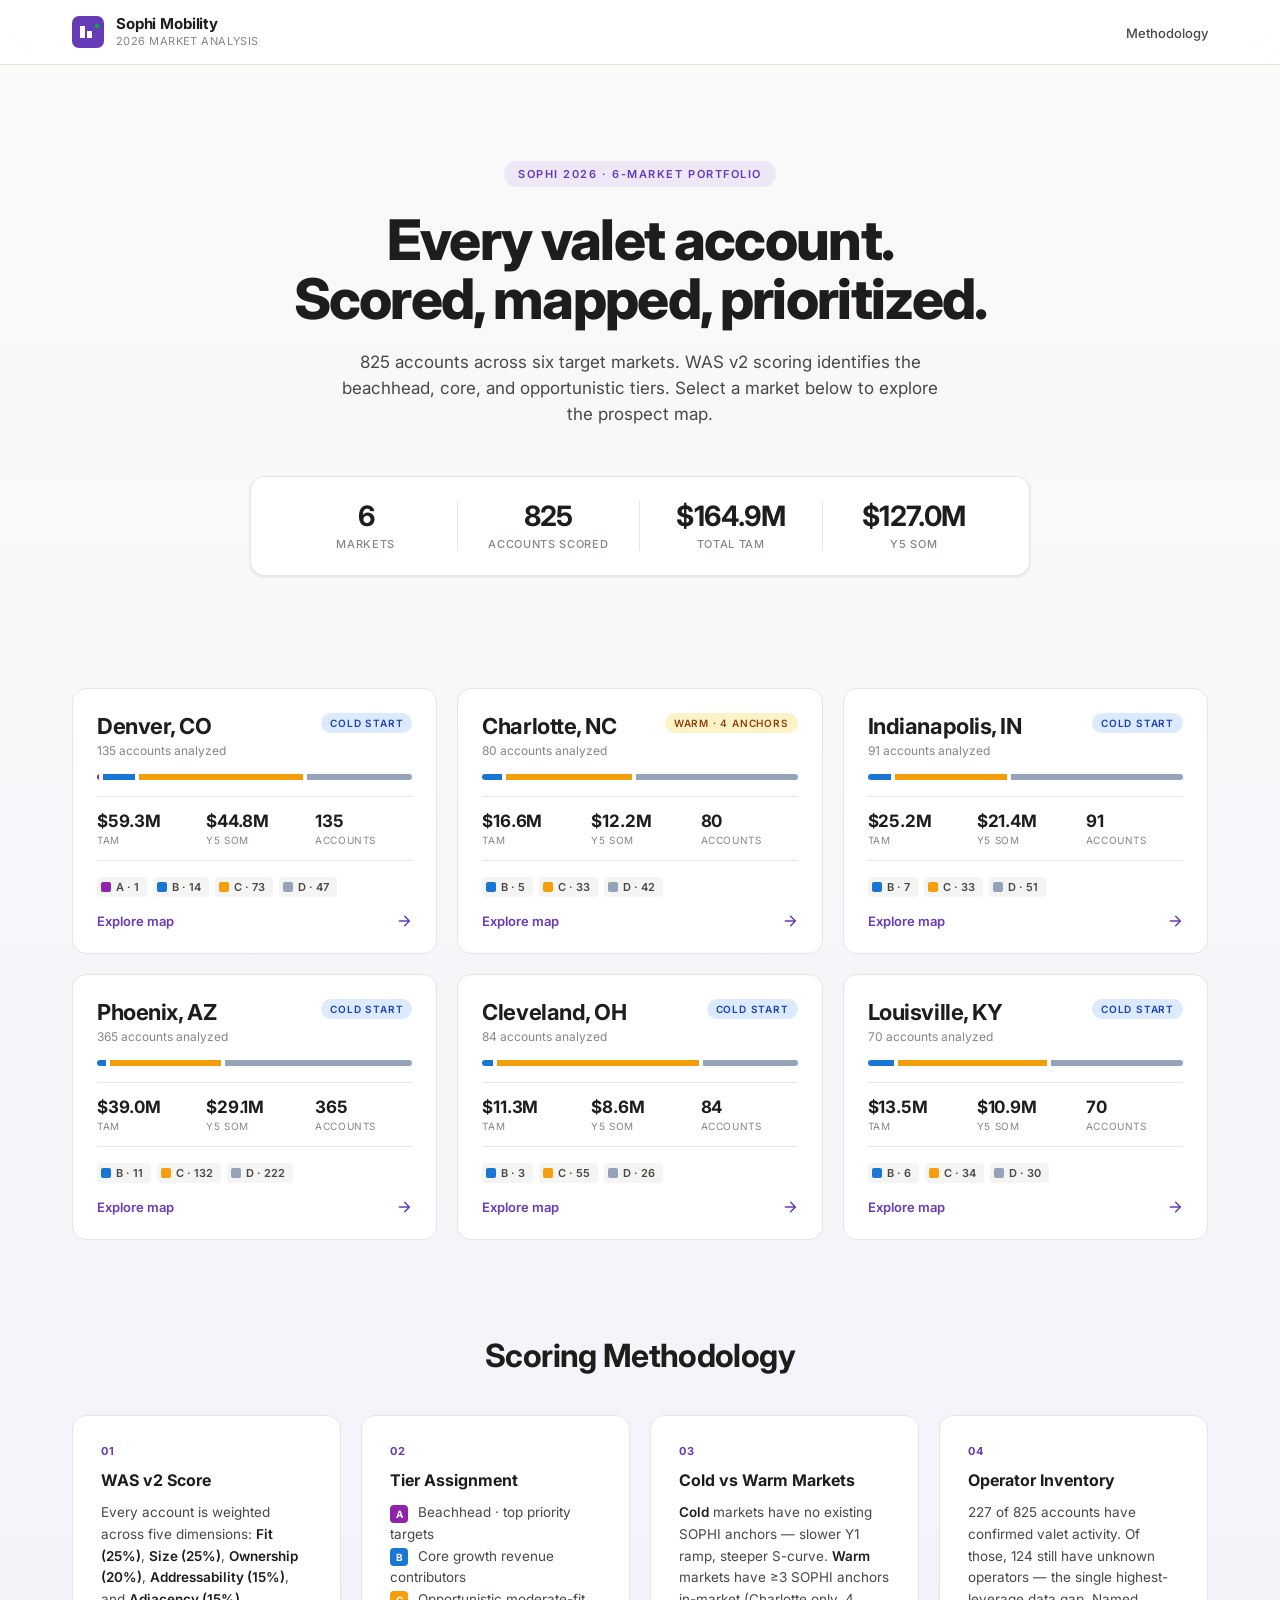
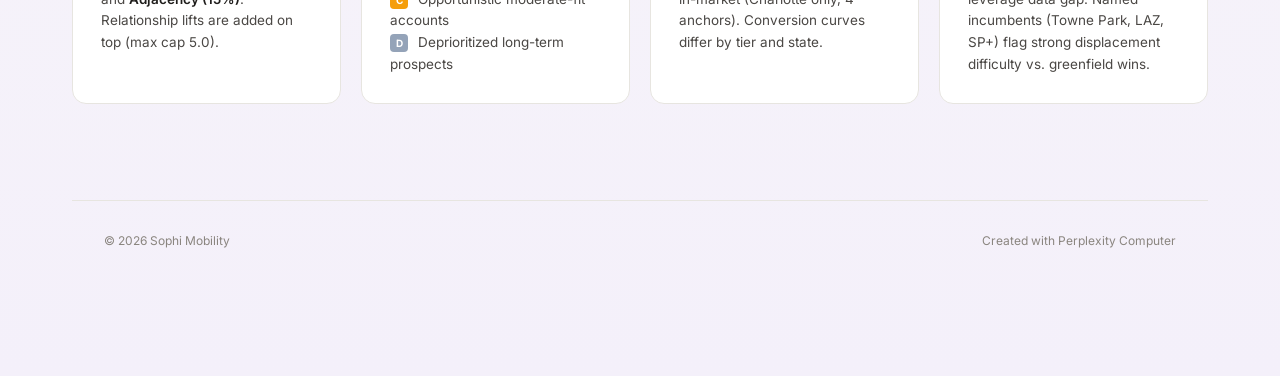
==== index.html @ 19812d21 "Initial commit: 6-market interactive analysis app - Landing page with 6 market tiles (Denver, Charlo" ====
<!DOCTYPE html>
<html lang="en">
<head>
<!--
   ______                            __
  / ____/___  ____ ___  ____  __  __/ /____  _____
 / /   / __ \/ __ `__ \/ __ \/ / / / __/ _ \/ ___/
/ /___/ /_/ / / / / / / /_/ / /_/ / /_/  __/ /
\____/\____/_/ /_/ /_/ .___/\__,_/\__/\___/_/
                    /_/
        Created with Perplexity Computer
        https://www.perplexity.ai/computer
-->
<meta name="generator" content="Perplexity Computer">
<meta name="author" content="Perplexity Computer">

<meta charset="UTF-8">
<meta name="viewport" content="width=device-width, initial-scale=1.0">
<title>Sophi Mobility — 6-Market Analysis</title>
<link rel="preconnect" href="https://fonts.googleapis.com">
<link rel="preconnect" href="https://fonts.gstatic.com" crossorigin>
<link href="https://fonts.googleapis.com/css2?family=Inter:wght@400;500;600;700;800&display=swap" rel="stylesheet">
<link rel="stylesheet" href="./style.css">
</head>
<body class="landing">

<header class="landing-header">
  <div class="landing-header-inner">
    <div class="logo-lockup">
      <svg width="32" height="32" viewBox="0 0 32 32" fill="none" xmlns="http://www.w3.org/2000/svg" aria-label="Sophi">
        <rect width="32" height="32" rx="7" fill="#673AB7"/>
        <path d="M8 10h5v12H8V10zm7 5h5v7h-5v-7z" fill="white"/>
        <circle cx="25" cy="10" r="2.5" fill="#0F9D58"/>
      </svg>
      <div>
        <div class="logo-title">Sophi Mobility</div>
        <div class="logo-sub">2026 Market Analysis</div>
      </div>
    </div>
    <div class="landing-header-right">
      <a href="#methodology" class="text-link">Methodology</a>
    </div>
  </div>
</header>

<main class="landing-main">

  <section class="hero">
    <div class="hero-eyebrow">SOPHI 2026 · 6-MARKET PORTFOLIO</div>
    <h1 class="hero-title">Every valet account.<br>Scored, mapped, prioritized.</h1>
    <p class="hero-lede">
      825 accounts across six target markets. WAS v2 scoring identifies the beachhead,
      core, and opportunistic tiers. Select a market below to explore the prospect map.
    </p>

    <div class="hero-stats" id="hero-stats">
      <!-- populated by JS -->
    </div>
  </section>

  <section class="market-grid" id="market-grid">
    <!-- populated by JS -->
  </section>

  <section id="methodology" class="methodology">
    <h2 class="section-title">Scoring Methodology</h2>
    <div class="method-grid">
      <div class="method-card">
        <div class="method-num">01</div>
        <h3>WAS v2 Score</h3>
        <p>
          Every account is weighted across five dimensions:
          <strong>Fit (25%)</strong>, <strong>Size (25%)</strong>,
          <strong>Ownership (20%)</strong>, <strong>Addressability (15%)</strong>,
          and <strong>Adjacency (15%)</strong>. Relationship lifts are added on top (max cap 5.0).
        </p>
      </div>
      <div class="method-card">
        <div class="method-num">02</div>
        <h3>Tier Assignment</h3>
        <p>
          <span class="tier-inline a">A</span> Beachhead · top priority targets<br>
          <span class="tier-inline b">B</span> Core growth revenue contributors<br>
          <span class="tier-inline c">C</span> Opportunistic moderate-fit accounts<br>
          <span class="tier-inline d">D</span> Deprioritized long-term prospects
        </p>
      </div>
      <div class="method-card">
        <div class="method-num">03</div>
        <h3>Cold vs Warm Markets</h3>
        <p>
          <strong>Cold</strong> markets have no existing SOPHI anchors — slower Y1 ramp, steeper S-curve.
          <strong>Warm</strong> markets have ≥3 SOPHI anchors in-market (Charlotte only, 4 anchors).
          Conversion curves differ by tier and state.
        </p>
      </div>
      <div class="method-card">
        <div class="method-num">04</div>
        <h3>Operator Inventory</h3>
        <p>
          227 of 825 accounts have confirmed valet activity. Of those, 124 still have
          unknown operators — the single highest-leverage data gap. Named incumbents
          (Towne Park, LAZ, SP+) flag strong displacement difficulty vs. greenfield wins.
        </p>
      </div>
    </div>
  </section>

  <footer class="landing-footer">
    <div>© 2026 Sophi Mobility</div>
    <a href="https://www.perplexity.ai/computer" target="_blank" rel="noopener noreferrer" class="footer-attribution">Created with Perplexity Computer</a>
  </footer>

</main>

<script src="./data.js"></script>
<script src="./landing.js"></script>

</body>
</html>
---- style.css ----
/* =========================================================================
   Sophi Mobility — 6-Market Analysis
   Serves both landing (body.landing) and market view (body.market-view)
   ========================================================================= */

:root {
  /* Sophi palette */
  --sophi-purple: #673AB7;
  --sophi-purple-dark: #512DA8;
  --sophi-purple-soft: #EDE7F6;
  --sophi-green: #0F9D58;
  --sophi-amber: #F59E0B;
  --sophi-red: #EF4444;

  /* Neutrals */
  --bg: #FAFAF9;
  --bg-2: #F4F4F2;
  --surface: #FFFFFF;
  --surface-2: #F9F9F7;
  --border: #E7E5E0;
  --border-strong: #D6D3CC;
  --text: #1F1D1B;
  --text-2: #4A4744;
  --text-3: #8A857F;
  --text-4: #B0ABA4;

  /* Tier colors */
  --tier-a: #8E24AA;
  --tier-b: #1976D2;
  --tier-c: #F59E0B;
  --tier-d: #94A3B8;

  /* Posture colors */
  --posture-sophi: #673AB7;
  --posture-strong: #DC2626;
  --posture-weak: #F59E0B;
  --posture-inhouse: #06B6D4;
  --posture-unknown: #94A3B8;
  --posture-greenfield: #0F9D58;

  /* Geocode confidence */
  --conf-verified: #0F9D58;
  --conf-approx: #F59E0B;
  --conf-fallback: #94A3B8;

  --radius-sm: 6px;
  --radius: 10px;
  --radius-lg: 14px;
  --radius-xl: 20px;

  --shadow-sm: 0 1px 2px rgba(20, 15, 30, 0.04), 0 1px 3px rgba(20, 15, 30, 0.06);
  --shadow-md: 0 2px 6px rgba(20, 15, 30, 0.06), 0 8px 24px rgba(20, 15, 30, 0.08);
  --shadow-lg: 0 8px 20px rgba(20, 15, 30, 0.08), 0 24px 48px rgba(20, 15, 30, 0.12);

  --header-h: 64px;
  --sidebar-w: 320px;
}

* { box-sizing: border-box; }

html, body {
  margin: 0;
  padding: 0;
  font-family: 'Inter', system-ui, -apple-system, sans-serif;
  color: var(--text);
  background: var(--bg);
  -webkit-font-smoothing: antialiased;
}

button {
  font-family: inherit;
  cursor: pointer;
}

a {
  color: inherit;
  text-decoration: none;
}

/* ==========================================================================
   LANDING PAGE
   ========================================================================== */

body.landing {
  background: linear-gradient(180deg, #FAFAF9 0%, #F4F0FA 100%);
  min-height: 100vh;
}

.landing-header {
  position: sticky;
  top: 0;
  z-index: 20;
  background: rgba(255, 255, 255, 0.85);
  backdrop-filter: saturate(160%) blur(10px);
  -webkit-backdrop-filter: saturate(160%) blur(10px);
  border-bottom: 1px solid var(--border);
}
.landing-header-inner {
  max-width: 1200px;
  margin: 0 auto;
  padding: 16px 32px;
  display: flex;
  align-items: center;
  justify-content: space-between;
}
.logo-lockup {
  display: flex;
  align-items: center;
  gap: 12px;
}
.logo-title {
  font-size: 15px;
  font-weight: 700;
  letter-spacing: -0.01em;
  color: var(--text);
  line-height: 1;
}
.logo-sub {
  font-size: 11px;
  color: var(--text-3);
  margin-top: 3px;
  letter-spacing: 0.04em;
  text-transform: uppercase;
}
.text-link {
  font-size: 13px;
  font-weight: 500;
  color: var(--text-2);
  transition: color 0.15s;
}
.text-link:hover { color: var(--sophi-purple); }

.landing-main {
  max-width: 1200px;
  margin: 0 auto;
  padding: 64px 32px 96px;
}

.hero {
  text-align: center;
  padding: 32px 16px 56px;
}
.hero-eyebrow {
  display: inline-block;
  font-size: 11px;
  font-weight: 600;
  letter-spacing: 0.14em;
  text-transform: uppercase;
  color: var(--sophi-purple);
  background: var(--sophi-purple-soft);
  padding: 6px 14px;
  border-radius: 999px;
  margin-bottom: 24px;
}
.hero-title {
  font-size: clamp(32px, 5vw, 56px);
  font-weight: 800;
  letter-spacing: -0.03em;
  line-height: 1.05;
  margin: 0 0 20px;
  color: var(--text);
}
.hero-lede {
  max-width: 620px;
  margin: 0 auto;
  font-size: 17px;
  line-height: 1.55;
  color: var(--text-2);
}

.hero-stats {
  display: grid;
  grid-template-columns: repeat(4, 1fr);
  gap: 0;
  max-width: 780px;
  margin: 48px auto 0;
  padding: 24px;
  background: var(--surface);
  border: 1px solid var(--border);
  border-radius: var(--radius-lg);
  box-shadow: var(--shadow-sm);
}
.hero-stat {
  text-align: center;
  padding: 0 12px;
  border-right: 1px solid var(--border);
}
.hero-stat:last-child { border-right: 0; }
.hero-stat-num {
  font-size: 28px;
  font-weight: 700;
  letter-spacing: -0.02em;
  color: var(--text);
  line-height: 1.1;
}
.hero-stat-lbl {
  font-size: 11px;
  font-weight: 500;
  color: var(--text-3);
  letter-spacing: 0.06em;
  text-transform: uppercase;
  margin-top: 6px;
}

.market-grid {
  margin-top: 56px;
  display: grid;
  grid-template-columns: repeat(auto-fill, minmax(320px, 1fr));
  gap: 20px;
}

.market-card {
  display: block;
  background: var(--surface);
  border: 1px solid var(--border);
  border-radius: var(--radius-lg);
  padding: 24px;
  cursor: pointer;
  transition: transform 0.2s ease, box-shadow 0.2s ease, border-color 0.2s ease;
  position: relative;
  overflow: hidden;
}
.market-card:hover {
  transform: translateY(-2px);
  border-color: var(--sophi-purple);
  box-shadow: var(--shadow-md);
}
.market-card::before {
  content: '';
  position: absolute;
  left: 0; top: 0; bottom: 0;
  width: 4px;
  background: var(--sophi-purple);
  opacity: 0;
  transition: opacity 0.2s;
}
.market-card:hover::before { opacity: 1; }

.market-card-head {
  display: flex;
  justify-content: space-between;
  align-items: flex-start;
  margin-bottom: 16px;
}
.market-card-title {
  font-size: 22px;
  font-weight: 700;
  letter-spacing: -0.02em;
  color: var(--text);
}
.market-card-sub {
  font-size: 12px;
  color: var(--text-3);
  margin-top: 4px;
}
.market-state-badge {
  font-size: 10px;
  font-weight: 600;
  letter-spacing: 0.08em;
  text-transform: uppercase;
  padding: 4px 9px;
  border-radius: 999px;
}
.market-state-badge.warm {
  background: #FEF3C7;
  color: #92400E;
}
.market-state-badge.cold {
  background: #DBEAFE;
  color: #1E40AF;
}

.tier-distribution {
  display: flex;
  gap: 4px;
  margin-bottom: 16px;
  height: 6px;
  border-radius: 4px;
  overflow: hidden;
}
.tier-bar {
  height: 100%;
  transition: opacity 0.2s;
}
.tier-bar.a { background: var(--tier-a); }
.tier-bar.b { background: var(--tier-b); }
.tier-bar.c { background: var(--tier-c); }
.tier-bar.d { background: var(--tier-d); }

.market-card-stats {
  display: grid;
  grid-template-columns: repeat(3, 1fr);
  gap: 12px;
  margin-bottom: 16px;
  padding: 14px 0;
  border-top: 1px solid var(--border);
  border-bottom: 1px solid var(--border);
}
.market-card-stat-val {
  font-size: 17px;
  font-weight: 700;
  letter-spacing: -0.01em;
  color: var(--text);
}
.market-card-stat-lbl {
  font-size: 10px;
  color: var(--text-3);
  letter-spacing: 0.06em;
  text-transform: uppercase;
  margin-top: 3px;
}

.market-card-tiers {
  display: flex;
  gap: 6px;
  flex-wrap: wrap;
  margin-bottom: 16px;
}
.tier-chip {
  display: inline-flex;
  align-items: center;
  gap: 5px;
  font-size: 11px;
  font-weight: 600;
  color: var(--text-2);
  padding: 3px 8px 3px 4px;
  border-radius: 4px;
  background: var(--bg-2);
}
.tier-chip .tier-dot {
  width: 10px;
  height: 10px;
  border-radius: 2px;
}

.market-card-cta {
  display: flex;
  align-items: center;
  justify-content: space-between;
  font-size: 13px;
  font-weight: 600;
  color: var(--sophi-purple);
}
.market-card-cta svg {
  transition: transform 0.2s;
}
.market-card:hover .market-card-cta svg {
  transform: translateX(4px);
}

.section-title {
  font-size: 32px;
  font-weight: 700;
  letter-spacing: -0.02em;
  text-align: center;
  margin: 96px 0 40px;
  color: var(--text);
}

.method-grid {
  display: grid;
  grid-template-columns: repeat(auto-fit, minmax(240px, 1fr));
  gap: 20px;
}
.method-card {
  background: var(--surface);
  border: 1px solid var(--border);
  border-radius: var(--radius-lg);
  padding: 28px;
}
.method-num {
  font-size: 11px;
  font-weight: 700;
  color: var(--sophi-purple);
  letter-spacing: 0.1em;
  margin-bottom: 12px;
}
.method-card h3 {
  font-size: 16px;
  font-weight: 700;
  margin: 0 0 12px;
  color: var(--text);
}
.method-card p {
  font-size: 13.5px;
  line-height: 1.6;
  color: var(--text-2);
  margin: 0;
}
.method-card strong {
  color: var(--text);
  font-weight: 600;
}

.tier-inline {
  display: inline-flex;
  align-items: center;
  justify-content: center;
  width: 18px;
  height: 18px;
  border-radius: 4px;
  color: white;
  font-size: 10px;
  font-weight: 700;
  margin-right: 6px;
  vertical-align: middle;
}
.tier-inline.a { background: var(--tier-a); }
.tier-inline.b { background: var(--tier-b); }
.tier-inline.c { background: var(--tier-c); }
.tier-inline.d { background: var(--tier-d); }

.landing-footer {
  max-width: 1200px;
  margin: 96px auto 0;
  padding: 32px;
  border-top: 1px solid var(--border);
  display: flex;
  justify-content: space-between;
  align-items: center;
  font-size: 12px;
  color: var(--text-3);
}
.footer-attribution {
  color: var(--text-3);
  transition: color 0.15s;
}
.footer-attribution:hover { color: var(--sophi-purple); }

@media (max-width: 720px) {
  .landing-main { padding: 32px 20px 64px; }
  .hero { padding: 16px 4px 32px; }
  .hero-stats {
    grid-template-columns: repeat(2, 1fr);
    gap: 16px 0;
    padding: 20px;
  }
  .hero-stat { border-right: 0; padding: 8px 0; }
  .hero-stat:nth-child(odd) { border-right: 1px solid var(--border); }
  .section-title { margin: 64px 0 24px; font-size: 24px; }
  .landing-header-inner { padding: 12px 20px; }
  .market-grid { margin-top: 32px; }
}

/* ==========================================================================
   MARKET VIEW
   ========================================================================== */

body.market-view {
  overflow: hidden;
  height: 100vh;
}

#header {
  position: fixed;
  top: 0; left: 0; right: 0;
  height: var(--header-h);
  background: var(--surface);
  border-bottom: 1px solid var(--border);
  display: flex;
  align-items: center;
  justify-content: space-between;
  padding: 0 20px;
  z-index: 15;
}
.header-left {
  display: flex;
  align-items: center;
  gap: 12px;
}
.back-link {
  display: flex;
  align-items: center;
  justify-content: center;
  width: 36px;
  height: 36px;
  border-radius: 8px;
  color: var(--text-2);
  transition: background 0.15s, color 0.15s;
}
.back-link:hover {
  background: var(--bg-2);
  color: var(--sophi-purple);
}
.logo {
  display: flex;
  align-items: center;
}
.header-title h1 {
  font-size: 18px;
  font-weight: 700;
  letter-spacing: -0.02em;
  margin: 0;
  color: var(--text);
  line-height: 1.1;
}
.header-subtitle {
  font-size: 11px;
  color: var(--text-3);
  letter-spacing: 0.02em;
}
.header-right {
  display: flex;
  align-items: center;
  gap: 12px;
}
.stat-pill {
  display: flex;
  align-items: baseline;
  gap: 6px;
  padding: 7px 12px;
  background: var(--bg-2);
  border-radius: 999px;
  font-size: 12px;
}
.stat-num {
  font-weight: 700;
  color: var(--text);
  font-size: 13px;
}
.stat-label {
  color: var(--text-3);
  font-size: 11px;
  letter-spacing: 0.04em;
  text-transform: uppercase;
}
.market-switcher {
  appearance: none;
  -webkit-appearance: none;
  background: var(--surface);
  border: 1px solid var(--border-strong);
  border-radius: 8px;
  padding: 8px 32px 8px 12px;
  font-size: 13px;
  font-weight: 500;
  color: var(--text);
  cursor: pointer;
  background-image: url("data:image/svg+xml,%3Csvg xmlns='http://www.w3.org/2000/svg' width='12' height='12' viewBox='0 0 24 24' fill='none' stroke='%234A4744' stroke-width='2.5' stroke-linecap='round' stroke-linejoin='round'%3E%3Cpolyline points='6 9 12 15 18 9'%3E%3C/polyline%3E%3C/svg%3E");
  background-repeat: no-repeat;
  background-position: right 10px center;
}
.market-switcher:hover {
  border-color: var(--sophi-purple);
}

#sidebar {
  position: fixed;
  top: var(--header-h);
  left: 0;
  bottom: 0;
  width: var(--sidebar-w);
  background: var(--surface);
  border-right: 1px solid var(--border);
  overflow-y: auto;
  z-index: 10;
  padding: 20px;
}

.sidebar-section {
  margin-bottom: 24px;
  padding-bottom: 24px;
  border-bottom: 1px solid var(--border);
}
.sidebar-section:last-child {
  border-bottom: 0;
  margin-bottom: 0;
  padding-bottom: 8px;
}
.sidebar-section h3 {
  font-size: 11px;
  font-weight: 600;
  letter-spacing: 0.1em;
  text-transform: uppercase;
  color: var(--text-3);
  margin: 0 0 12px;
}

.summary-section { padding-bottom: 20px; }
.summary-row {
  display: grid;
  grid-template-columns: repeat(3, 1fr);
  gap: 8px;
  margin-bottom: 12px;
}
.summary-mini {
  display: flex;
  flex-direction: column;
  gap: 3px;
  padding: 10px 8px;
  background: var(--bg-2);
  border-radius: 8px;
  text-align: center;
}
.smini-val {
  font-size: 14px;
  font-weight: 700;
  color: var(--text);
  letter-spacing: -0.01em;
  line-height: 1.1;
}
.smini-lbl {
  font-size: 9.5px;
  color: var(--text-3);
  letter-spacing: 0.05em;
  text-transform: uppercase;
}
.state-badge {
  display: inline-block;
  font-size: 10px;
  font-weight: 600;
  letter-spacing: 0.08em;
  text-transform: uppercase;
  padding: 4px 10px;
  border-radius: 999px;
  background: #DBEAFE;
  color: #1E40AF;
}
.state-badge.warm {
  background: #FEF3C7;
  color: #92400E;
}

.filter-item {
  display: flex;
  align-items: center;
  gap: 10px;
  padding: 7px 6px;
  margin: 0 -6px;
  border-radius: 6px;
  cursor: pointer;
  transition: background 0.12s;
  font-size: 13px;
}
.filter-item:hover { background: var(--bg-2); }
.filter-item input[type="checkbox"] {
  margin: 0;
  cursor: pointer;
  accent-color: var(--sophi-purple);
}
.filter-label {
  flex: 1;
  color: var(--text-2);
}
.filter-count {
  font-size: 11px;
  color: var(--text-3);
  font-variant-numeric: tabular-nums;
}

.tier-badge {
  display: inline-flex;
  align-items: center;
  justify-content: center;
  width: 20px;
  height: 20px;
  border-radius: 4px;
  color: white;
  font-size: 11px;
  font-weight: 700;
}
.tier-badge.a { background: var(--tier-a); }
.tier-badge.b { background: var(--tier-b); }
.tier-badge.c { background: var(--tier-c); }
.tier-badge.d { background: var(--tier-d); }

.posture-dot {
  width: 11px;
  height: 11px;
  border-radius: 50%;
  flex-shrink: 0;
}
.posture-dot.sophi     { background: var(--posture-sophi); }
.posture-dot.strong    { background: var(--posture-strong); }
.posture-dot.weak      { background: var(--posture-weak); }
.posture-dot.inhouse   { background: var(--posture-inhouse); }
.posture-dot.unknown   { background: var(--posture-unknown); }
.posture-dot.greenfield{ background: var(--posture-greenfield); }

#search-input {
  width: 100%;
  padding: 9px 12px;
  border: 1px solid var(--border-strong);
  border-radius: 8px;
  font-size: 13px;
  font-family: inherit;
  color: var(--text);
  background: var(--surface);
}
#search-input:focus {
  outline: none;
  border-color: var(--sophi-purple);
  box-shadow: 0 0 0 3px rgba(103, 58, 183, 0.1);
}

.legend-note {
  font-size: 11.5px;
  color: var(--text-3);
  line-height: 1.6;
}
.legend-row {
  display: flex;
  align-items: center;
  gap: 8px;
  padding: 3px 0;
}
.conf-dot {
  width: 10px;
  height: 10px;
  border-radius: 50%;
  flex-shrink: 0;
}
.conf-dot.v { background: var(--conf-verified); }
.conf-dot.a { background: var(--conf-approx); }
.conf-dot.f {
  background: var(--conf-fallback);
  border: 1.5px dashed #6B7280;
  border-radius: 50%;
}

#map {
  position: fixed;
  top: var(--header-h);
  left: var(--sidebar-w);
  right: 0;
  bottom: 0;
}

/* MapLibre marker styles */
.map-marker {
  width: 16px;
  height: 16px;
  border-radius: 50%;
  border: 2px solid white;
  box-shadow: 0 1px 3px rgba(0,0,0,0.3), 0 2px 6px rgba(0,0,0,0.2);
  cursor: pointer;
  transition: transform 0.15s;
}
.map-marker:hover {
  transform: scale(1.35);
  z-index: 100;
}
.map-marker.tier-a { background: var(--tier-a); width: 22px; height: 22px; }
.map-marker.tier-b { background: var(--tier-b); width: 18px; height: 18px; }
.map-marker.tier-c { background: var(--tier-c); width: 14px; height: 14px; }
.map-marker.tier-d { background: var(--tier-d); width: 11px; height: 11px; border-width: 1.5px; }
.map-marker.fallback {
  opacity: 0.72;
  border-style: dashed;
}

/* Modal */
.modal-overlay {
  position: fixed;
  inset: 0;
  background: rgba(20, 15, 30, 0.45);
  backdrop-filter: blur(3px);
  -webkit-backdrop-filter: blur(3px);
  display: flex;
  align-items: center;
  justify-content: center;
  z-index: 50;
  padding: 24px;
  animation: fadein 0.15s ease;
}
.modal-overlay.hidden { display: none; }
@keyframes fadein { from { opacity: 0; } to { opacity: 1; } }

.modal {
  background: var(--surface);
  border-radius: var(--radius-lg);
  width: 100%;
  max-width: 640px;
  max-height: 88vh;
  overflow-y: auto;
  box-shadow: var(--shadow-lg);
  position: relative;
  animation: slideup 0.2s ease;
}
@keyframes slideup {
  from { transform: translateY(16px); opacity: 0; }
  to { transform: translateY(0); opacity: 1; }
}

.modal-close {
  position: absolute;
  top: 14px;
  right: 14px;
  width: 32px;
  height: 32px;
  border-radius: 50%;
  border: 0;
  background: var(--bg-2);
  color: var(--text-2);
  font-size: 20px;
  line-height: 1;
  z-index: 5;
  transition: background 0.15s;
}
.modal-close:hover { background: var(--border); }

.modal-hero {
  padding: 28px 28px 20px;
  background: linear-gradient(135deg, var(--sophi-purple-soft) 0%, #FFF 100%);
  border-radius: var(--radius-lg) var(--radius-lg) 0 0;
  border-bottom: 1px solid var(--border);
}
.modal-hero-row {
  display: flex;
  align-items: center;
  gap: 10px;
  margin-bottom: 10px;
  flex-wrap: wrap;
}
.modal-tier {
  display: inline-flex;
  align-items: center;
  gap: 6px;
  font-size: 11px;
  font-weight: 700;
  padding: 4px 10px;
  border-radius: 999px;
  color: white;
  letter-spacing: 0.04em;
}
.modal-tier.a { background: var(--tier-a); }
.modal-tier.b { background: var(--tier-b); }
.modal-tier.c { background: var(--tier-c); }
.modal-tier.d { background: var(--tier-d); }

.modal-tam-chip {
  font-size: 12px;
  font-weight: 700;
  color: var(--sophi-green);
  background: #DCFCE7;
  padding: 4px 10px;
  border-radius: 999px;
  letter-spacing: -0.01em;
}

.modal-posture-chip {
  display: inline-flex;
  align-items: center;
  gap: 6px;
  font-size: 11.5px;
  font-weight: 600;
  padding: 4px 10px 4px 8px;
  border-radius: 999px;
  color: var(--text-2);
  background: white;
  border: 1px solid var(--border-strong);
}
.modal-posture-chip .posture-dot {
  width: 8px;
  height: 8px;
}

.modal-title {
  font-size: 22px;
  font-weight: 700;
  letter-spacing: -0.02em;
  color: var(--text);
  margin: 0 0 6px;
  padding-right: 36px;
  line-height: 1.2;
}
.modal-subtitle {
  font-size: 13px;
  color: var(--text-3);
  display: flex;
  flex-wrap: wrap;
  gap: 10px;
}

.modal-body {
  padding: 24px 28px 28px;
}

.modal-group {
  margin-bottom: 24px;
}
.modal-group:last-child { margin-bottom: 0; }
.modal-group-title {
  font-size: 10.5px;
  font-weight: 700;
  letter-spacing: 0.12em;
  text-transform: uppercase;
  color: var(--text-3);
  margin: 0 0 12px;
  padding-bottom: 8px;
  border-bottom: 1px solid var(--border);
}

.modal-fields {
  display: grid;
  grid-template-columns: repeat(2, 1fr);
  gap: 14px;
}
.modal-field {
  display: flex;
  flex-direction: column;
  gap: 3px;
  min-width: 0;
}
.modal-field.wide {
  grid-column: 1 / -1;
}
.modal-field-lbl {
  font-size: 10.5px;
  font-weight: 600;
  letter-spacing: 0.06em;
  text-transform: uppercase;
  color: var(--text-3);
}
.modal-field-val {
  font-size: 13.5px;
  color: var(--text);
  word-break: break-word;
  line-height: 1.45;
}
.modal-field-val.empty {
  color: var(--text-4);
  font-style: italic;
}
.modal-field-val a {
  color: var(--sophi-purple);
  text-decoration: underline;
  text-decoration-thickness: 1px;
  text-underline-offset: 2px;
}

.signal-strip {
  display: flex;
  flex-wrap: wrap;
  gap: 6px;
  margin-top: 8px;
}
.signal-chip {
  font-size: 11px;
  font-weight: 600;
  padding: 3px 9px;
  border-radius: 999px;
  background: var(--bg-2);
  color: var(--text-2);
}
.signal-chip.positive {
  background: #DCFCE7;
  color: #065F46;
}
.signal-chip.neutral {
  background: #DBEAFE;
  color: #1E40AF;
}
.signal-chip.warning {
  background: #FEF3C7;
  color: #92400E;
}
.signal-chip.negative {
  background: #FEE2E2;
  color: #991B1B;
}

.sidebar-toggle {
  display: none;
  position: fixed;
  bottom: 20px;
  left: 20px;
  z-index: 30;
  width: 48px;
  height: 48px;
  border-radius: 50%;
  background: var(--sophi-purple);
  color: white;
  border: 0;
  box-shadow: var(--shadow-md);
}

/* MapLibre popup hover preview */
.maplibregl-popup-content {
  padding: 10px 12px;
  font-family: inherit;
  font-size: 12.5px;
  border-radius: 8px;
  box-shadow: var(--shadow-md);
  min-width: 160px;
}
.popup-title {
  font-weight: 700;
  font-size: 13px;
  color: var(--text);
  margin-bottom: 3px;
  letter-spacing: -0.01em;
}
.popup-meta {
  color: var(--text-3);
  font-size: 11.5px;
}

/* Mobile */
@media (max-width: 768px) {
  #sidebar {
    transform: translateX(-100%);
    transition: transform 0.25s ease;
    z-index: 25;
    width: 85vw;
    max-width: 340px;
    box-shadow: var(--shadow-lg);
  }
  body.market-view.sidebar-open #sidebar {
    transform: translateX(0);
  }
  #map {
    left: 0;
  }
  .sidebar-toggle {
    display: flex;
    align-items: center;
    justify-content: center;
  }
  .header-subtitle { display: none; }
  .stat-pill { display: none; }
  #header { padding: 0 12px; }
  .header-title h1 { font-size: 15px; }
  .modal-fields { grid-template-columns: 1fr; }
  .modal-hero { padding: 20px 20px 16px; }
  .modal-body { padding: 20px; }
}
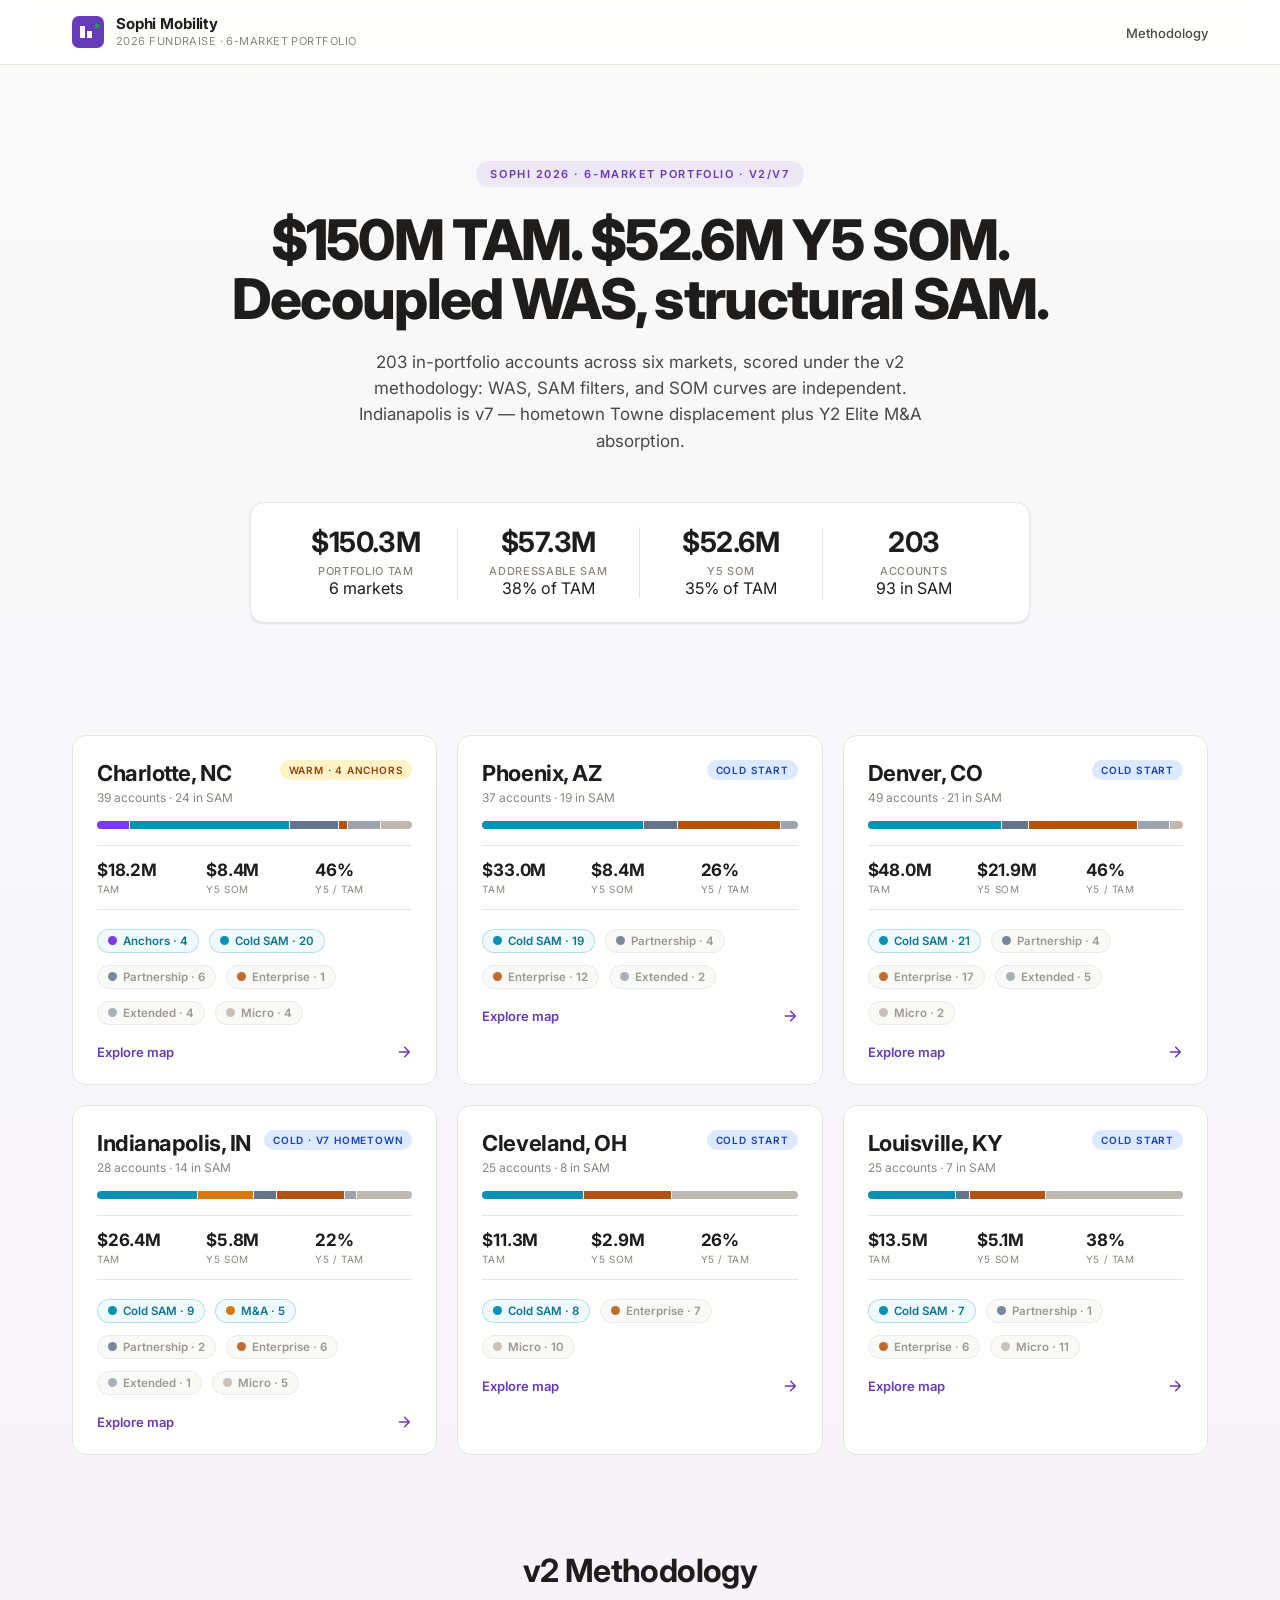
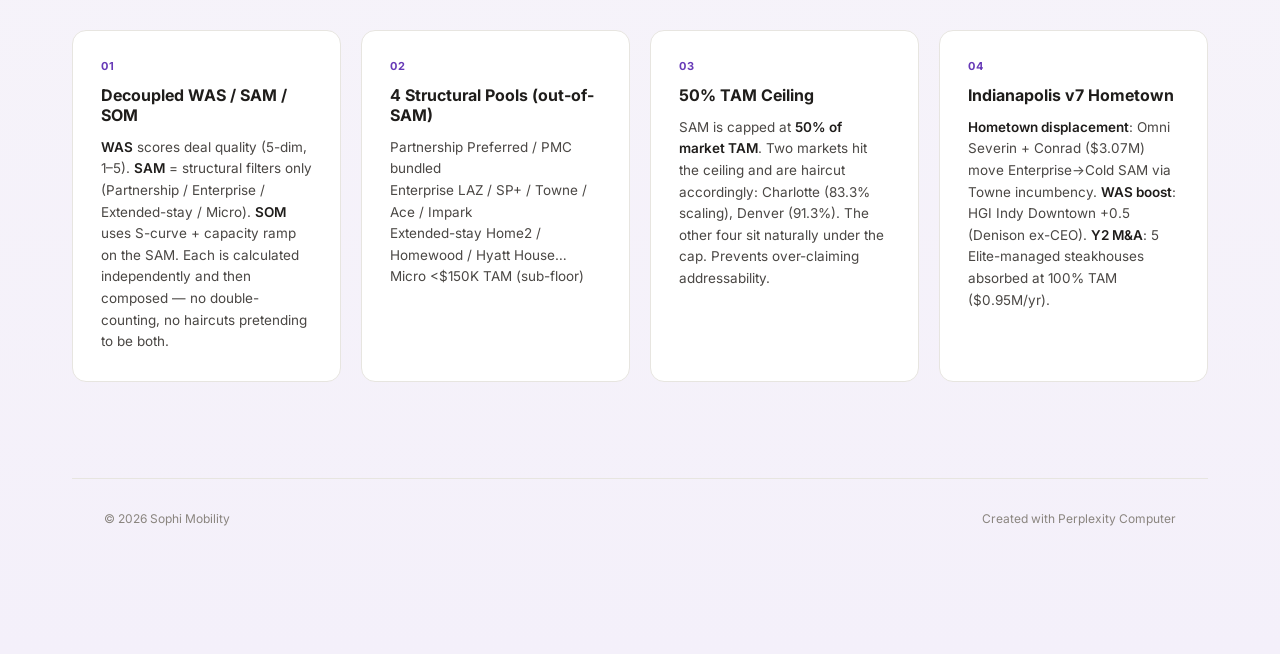
==== commit 77764879: "v2 methodology rebuild: pool layers, decoupled WAS/SAM/SOM, Indy v7 - New 4-pool SAM (Anchor/Cold/M&" ====
--- a/index.html
+++ b/index.html
@@ -16,7 +16,7 @@
 
 <meta charset="UTF-8">
 <meta name="viewport" content="width=device-width, initial-scale=1.0">
-<title>Sophi Mobility — 6-Market Analysis</title>
+<title>Sophi Mobility — 6-Market Portfolio (v2/v7)</title>
 <link rel="preconnect" href="https://fonts.googleapis.com">
 <link rel="preconnect" href="https://fonts.gstatic.com" crossorigin>
 <link href="https://fonts.googleapis.com/css2?family=Inter:wght@400;500;600;700;800&display=swap" rel="stylesheet">
@@ -34,7 +34,7 @@
       </svg>
       <div>
         <div class="logo-title">Sophi Mobility</div>
-        <div class="logo-sub">2026 Market Analysis</div>
+        <div class="logo-sub">2026 Fundraise · 6-Market Portfolio</div>
       </div>
     </div>
     <div class="landing-header-right">
@@ -46,11 +46,12 @@
 <main class="landing-main">
 
   <section class="hero">
-    <div class="hero-eyebrow">SOPHI 2026 · 6-MARKET PORTFOLIO</div>
-    <h1 class="hero-title">Every valet account.<br>Scored, mapped, prioritized.</h1>
+    <div class="hero-eyebrow">SOPHI 2026 · 6-MARKET PORTFOLIO · v2/v7</div>
+    <h1 class="hero-title">$150M TAM. $52.6M Y5 SOM.<br>Decoupled WAS, structural SAM.</h1>
     <p class="hero-lede">
-      825 accounts across six target markets. WAS v2 scoring identifies the beachhead,
-      core, and opportunistic tiers. Select a market below to explore the prospect map.
+      203 in-portfolio accounts across six markets, scored under the v2 methodology:
+      WAS, SAM filters, and SOM curves are independent. Indianapolis is v7 — hometown
+      Towne displacement plus Y2 Elite M&amp;A absorption.
     </p>
 
     <div class="hero-stats" id="hero-stats">
@@ -63,44 +64,45 @@
   </section>
 
   <section id="methodology" class="methodology">
-    <h2 class="section-title">Scoring Methodology</h2>
+    <h2 class="section-title">v2 Methodology</h2>
     <div class="method-grid">
       <div class="method-card">
         <div class="method-num">01</div>
-        <h3>WAS v2 Score</h3>
+        <h3>Decoupled WAS / SAM / SOM</h3>
         <p>
-          Every account is weighted across five dimensions:
-          <strong>Fit (25%)</strong>, <strong>Size (25%)</strong>,
-          <strong>Ownership (20%)</strong>, <strong>Addressability (15%)</strong>,
-          and <strong>Adjacency (15%)</strong>. Relationship lifts are added on top (max cap 5.0).
+          <strong>WAS</strong> scores deal quality (5-dim, 1–5). <strong>SAM</strong> = structural
+          filters only (Partnership / Enterprise / Extended-stay / Micro). <strong>SOM</strong>
+          uses S-curve + capacity ramp on the SAM. Each is calculated independently and then
+          composed — no double-counting, no haircuts pretending to be both.
         </p>
       </div>
       <div class="method-card">
         <div class="method-num">02</div>
-        <h3>Tier Assignment</h3>
+        <h3>4 Structural Pools (out-of-SAM)</h3>
         <p>
-          <span class="tier-inline a">A</span> Beachhead · top priority targets<br>
-          <span class="tier-inline b">B</span> Core growth revenue contributors<br>
-          <span class="tier-inline c">C</span> Opportunistic moderate-fit accounts<br>
-          <span class="tier-inline d">D</span> Deprioritized long-term prospects
+          <span class="pool-inline partnership">Partnership</span> Preferred / PMC bundled<br>
+          <span class="pool-inline enterprise">Enterprise</span> LAZ / SP+ / Towne / Ace / Impark<br>
+          <span class="pool-inline extended">Extended-stay</span> Home2 / Homewood / Hyatt House…<br>
+          <span class="pool-inline micro">Micro</span> &lt;$150K TAM (sub-floor)
         </p>
       </div>
       <div class="method-card">
         <div class="method-num">03</div>
-        <h3>Cold vs Warm Markets</h3>
+        <h3>50% TAM Ceiling</h3>
         <p>
-          <strong>Cold</strong> markets have no existing SOPHI anchors — slower Y1 ramp, steeper S-curve.
-          <strong>Warm</strong> markets have ≥3 SOPHI anchors in-market (Charlotte only, 4 anchors).
-          Conversion curves differ by tier and state.
+          SAM is capped at <strong>50% of market TAM</strong>. Two markets hit the ceiling and
+          are haircut accordingly: Charlotte (83.3% scaling), Denver (91.3%). The other four
+          sit naturally under the cap. Prevents over-claiming addressability.
         </p>
       </div>
       <div class="method-card">
         <div class="method-num">04</div>
-        <h3>Operator Inventory</h3>
+        <h3>Indianapolis v7 Hometown</h3>
         <p>
-          227 of 825 accounts have confirmed valet activity. Of those, 124 still have
-          unknown operators — the single highest-leverage data gap. Named incumbents
-          (Towne Park, LAZ, SP+) flag strong displacement difficulty vs. greenfield wins.
+          <strong>Hometown displacement</strong>: Omni Severin + Conrad ($3.07M) move
+          Enterprise→Cold SAM via Towne incumbency. <strong>WAS boost</strong>: HGI Indy
+          Downtown +0.5 (Denison ex-CEO). <strong>Y2 M&amp;A</strong>: 5 Elite-managed
+          steakhouses absorbed at 100% TAM ($0.95M/yr).
         </p>
       </div>
     </div>
--- a/style.css
+++ b/style.css
@@ -30,13 +30,24 @@
   --tier-c: #F59E0B;
   --tier-d: #94A3B8;
 
-  /* Posture colors */
+  /* Posture colors (legacy — retained for any utilities still referencing them) */
   --posture-sophi: #673AB7;
   --posture-strong: #DC2626;
   --posture-weak: #F59E0B;
   --posture-inhouse: #06B6D4;
   --posture-unknown: #94A3B8;
   --posture-greenfield: #0F9D58;
+
+  /* Pool colors — In-SAM (vibrant) */
+  --pool-anchor: #7C3AED;        /* purple — Charlotte anchors only */
+  --pool-cold_sam: #0891B2;      /* teal — cold-start SAM core */
+  --pool-ma_sam: #D97706;        /* amber/gold — Indy v7 M&A absorption */
+
+  /* Pool colors — Out-of-SAM (muted) */
+  --pool-partnership: #64748B;   /* slate */
+  --pool-enterprise: #B45309;    /* burnt umber */
+  --pool-extended_stay: #9CA3AF; /* light gray */
+  --pool-micro: #BFB8AE;         /* warm tan */
 
   /* Geocode confidence */
   --conf-verified: #0F9D58;
@@ -739,13 +750,35 @@
   transform: scale(1.35);
   z-index: 100;
 }
-.map-marker.tier-a { background: var(--tier-a); width: 22px; height: 22px; }
-.map-marker.tier-b { background: var(--tier-b); width: 18px; height: 18px; }
-.map-marker.tier-c { background: var(--tier-c); width: 14px; height: 14px; }
-.map-marker.tier-d { background: var(--tier-d); width: 11px; height: 11px; border-width: 1.5px; }
+/* In-SAM markers — vibrant, larger */
+.map-marker.pool-anchor      { background: var(--pool-anchor);   width: 22px; height: 22px; }
+.map-marker.pool-cold_sam    { background: var(--pool-cold_sam); width: 18px; height: 18px; }
+.map-marker.pool-ma_sam      { background: var(--pool-ma_sam);   width: 18px; height: 18px; }
+
+/* Out-of-SAM markers — muted, smaller */
+.map-marker.pool-partnership   { background: var(--pool-partnership);   width: 11px; height: 11px; border-width: 1.5px; opacity: 0.72; }
+.map-marker.pool-enterprise    { background: var(--pool-enterprise);    width: 11px; height: 11px; border-width: 1.5px; opacity: 0.72; }
+.map-marker.pool-extended_stay { background: var(--pool-extended_stay); width: 10px; height: 10px; border-width: 1.5px; opacity: 0.65; }
+.map-marker.pool-micro         { background: var(--pool-micro);         width: 9px;  height: 9px;  border-width: 1.5px; opacity: 0.6; }
+
+/* In-SAM gets a soft glow */
+.map-marker.in-sam {
+  box-shadow: 0 0 0 3px rgba(255, 255, 255, 0.55), 0 1px 4px rgba(0,0,0,0.28), 0 4px 10px rgba(0,0,0,0.18);
+}
+
+/* M&A absorption gets a subtle pulse to flag Indy v7 carry-in */
+.map-marker.pool-ma_sam {
+  box-shadow: 0 0 0 3px rgba(217, 119, 6, 0.18), 0 1px 4px rgba(0,0,0,0.28), 0 4px 10px rgba(0,0,0,0.18);
+}
+
 .map-marker.fallback {
-  opacity: 0.72;
   border-style: dashed;
+  opacity: 0.55 !important;
+}
+
+/* Map marker hovering always brings to front */
+.map-marker.out-sam:hover {
+  opacity: 1;
 }
 
 /* Modal */
@@ -993,6 +1026,268 @@
 .popup-meta {
   color: var(--text-3);
   font-size: 11.5px;
+}
+
+/* ==========================================================================
+   POOL SYSTEM — shared between landing & market view
+   ========================================================================== */
+
+.pool-dot {
+  width: 11px;
+  height: 11px;
+  border-radius: 50%;
+  flex-shrink: 0;
+  display: inline-block;
+}
+.pool-anchor-dot        { background: var(--pool-anchor); }
+.pool-cold_sam-dot      { background: var(--pool-cold_sam); }
+.pool-ma_sam-dot        { background: var(--pool-ma_sam); }
+.pool-partnership-dot   { background: var(--pool-partnership); }
+.pool-enterprise-dot    { background: var(--pool-enterprise); }
+.pool-extended_stay-dot { background: var(--pool-extended_stay); }
+.pool-micro-dot         { background: var(--pool-micro); }
+
+/* Landing: pool composition bar (one row segmented by pool counts) */
+.pool-distribution {
+  display: flex;
+  height: 8px;
+  border-radius: 999px;
+  overflow: hidden;
+  background: var(--bg-2);
+  margin: 14px 0 16px;
+  gap: 1px;
+}
+.pool-bar { height: 100%; min-width: 2px; }
+.pool-bar.pool-anchor        { background: var(--pool-anchor); }
+.pool-bar.pool-cold_sam      { background: var(--pool-cold_sam); }
+.pool-bar.pool-ma_sam        { background: var(--pool-ma_sam); }
+.pool-bar.pool-partnership   { background: var(--pool-partnership); }
+.pool-bar.pool-enterprise    { background: var(--pool-enterprise); }
+.pool-bar.pool-extended_stay { background: var(--pool-extended_stay); }
+.pool-bar.pool-micro         { background: var(--pool-micro); }
+
+/* Landing: pool chips (pill list) */
+.pool-chip {
+  display: inline-flex;
+  align-items: center;
+  gap: 6px;
+  padding: 4px 10px;
+  border-radius: 999px;
+  font-size: 11.5px;
+  font-weight: 600;
+  background: var(--surface);
+  border: 1px solid var(--border);
+  color: var(--text-2);
+  margin: 3px 4px 3px 0;
+}
+.pool-chip.in-sam {
+  background: rgba(8, 145, 178, 0.06);
+  border-color: rgba(8, 145, 178, 0.25);
+  color: #0E7490;
+}
+.pool-chip.out-sam {
+  background: var(--surface-2);
+  border-color: var(--border);
+  color: var(--text-3);
+  opacity: 0.85;
+}
+.pool-chip .pool-dot { width: 9px; height: 9px; }
+
+/* Market-view legend swatches */
+.legend-swatch {
+  display: inline-block;
+  width: 14px;
+  height: 14px;
+  border-radius: 50%;
+  flex-shrink: 0;
+  border: 2px solid white;
+}
+.legend-swatch.in-sam-swatch  { background: var(--pool-cold_sam); box-shadow: 0 0 0 2px rgba(255,255,255,0.6), 0 1px 2px rgba(0,0,0,0.2); }
+.legend-swatch.out-sam-swatch { background: var(--pool-enterprise); opacity: 0.7; width: 11px; height: 11px; }
+
+/* ==========================================================================
+   MARKET-VIEW HEADER STATS (TAM · SAM · Y5 SOM)
+   ========================================================================== */
+
+.header-stats {
+  display: flex;
+  align-items: stretch;
+  gap: 18px;
+  padding: 0 6px;
+}
+.header-stat {
+  display: flex;
+  flex-direction: column;
+  justify-content: center;
+  gap: 1px;
+  line-height: 1.1;
+}
+.hstat-val {
+  font-size: 15px;
+  font-weight: 700;
+  color: var(--text);
+  letter-spacing: -0.02em;
+  font-variant-numeric: tabular-nums;
+}
+.hstat-lbl {
+  font-size: 9.5px;
+  font-weight: 600;
+  letter-spacing: 0.08em;
+  text-transform: uppercase;
+  color: var(--text-3);
+}
+.hstat-ratio {
+  font-weight: 500;
+  color: var(--text-4);
+  margin-left: 3px;
+  letter-spacing: 0;
+  text-transform: none;
+}
+
+/* State badge — v7 variant */
+.state-badge.cold {
+  background: #DBEAFE;
+  color: #1E40AF;
+}
+.state-badge.cold.v7 {
+  background: #FEF3C7;
+  color: #92400E;
+}
+
+/* ==========================================================================
+   MODAL — v2 additions (pool chip, SAM chip, v7 callout, trajectory)
+   ========================================================================== */
+
+.modal-pool-chip {
+  display: inline-flex;
+  align-items: center;
+  gap: 6px;
+  font-size: 11.5px;
+  font-weight: 700;
+  padding: 4px 10px 4px 8px;
+  border-radius: 999px;
+  color: white;
+  letter-spacing: 0.02em;
+}
+.modal-pool-chip .pool-dot {
+  background: white !important;
+  width: 8px;
+  height: 8px;
+}
+.modal-pool-chip.pool-anchor        { background: var(--pool-anchor); }
+.modal-pool-chip.pool-cold_sam      { background: var(--pool-cold_sam); }
+.modal-pool-chip.pool-ma_sam        { background: var(--pool-ma_sam); }
+.modal-pool-chip.pool-partnership   { background: var(--pool-partnership); }
+.modal-pool-chip.pool-enterprise    { background: var(--pool-enterprise); }
+.modal-pool-chip.pool-extended_stay { background: var(--pool-extended_stay); color: var(--text); }
+.modal-pool-chip.pool-extended_stay .pool-dot { background: var(--text) !important; }
+.modal-pool-chip.pool-micro         { background: var(--pool-micro); color: var(--text); }
+.modal-pool-chip.pool-micro .pool-dot { background: var(--text) !important; }
+
+.modal-sam-chip {
+  font-size: 11px;
+  font-weight: 700;
+  padding: 4px 10px;
+  border-radius: 999px;
+  letter-spacing: 0.04em;
+  text-transform: uppercase;
+}
+.modal-sam-chip.in-sam {
+  background: #DCFCE7;
+  color: #065F46;
+}
+.modal-sam-chip.out-sam {
+  background: var(--bg-2);
+  color: var(--text-3);
+  text-transform: none;
+  letter-spacing: 0;
+  font-weight: 600;
+}
+
+/* V7 callout block in modal hero */
+.v7-callout {
+  margin-top: 14px;
+  padding: 10px 14px;
+  border-radius: 8px;
+  border: 1px solid;
+  background: var(--surface);
+}
+.v7-callout.positive {
+  border-color: rgba(217, 119, 6, 0.35);
+  background: rgba(254, 243, 199, 0.55);
+}
+.v7-callout.neutral {
+  border-color: rgba(8, 145, 178, 0.25);
+  background: rgba(207, 250, 254, 0.4);
+}
+.v7-callout-label {
+  font-size: 11px;
+  font-weight: 700;
+  letter-spacing: 0.08em;
+  text-transform: uppercase;
+  color: var(--text-2);
+  margin-bottom: 3px;
+}
+.v7-callout-detail {
+  font-size: 12.5px;
+  color: var(--text-2);
+  line-height: 1.4;
+}
+
+/* SAM/SOM trajectory bars */
+.trajectory {
+  display: grid;
+  grid-template-columns: repeat(5, 1fr);
+  gap: 6px;
+  margin: 4px 0 14px;
+  align-items: end;
+}
+.trajectory-col {
+  display: flex;
+  flex-direction: column;
+  align-items: center;
+  gap: 4px;
+  min-width: 0;
+}
+.trajectory-bar-wrap {
+  width: 100%;
+  height: 64px;
+  display: flex;
+  align-items: flex-end;
+  background: var(--bg-2);
+  border-radius: 6px 6px 0 0;
+  overflow: hidden;
+}
+.trajectory-bar {
+  width: 100%;
+  background: linear-gradient(180deg, var(--pool-cold_sam) 0%, #0E7490 100%);
+  min-height: 2px;
+  border-radius: 4px 4px 0 0;
+  transition: height 0.3s ease;
+}
+.trajectory-val {
+  font-size: 10.5px;
+  font-weight: 700;
+  color: var(--text);
+  font-variant-numeric: tabular-nums;
+}
+.trajectory-lbl {
+  font-size: 9.5px;
+  font-weight: 600;
+  color: var(--text-3);
+  letter-spacing: 0.06em;
+}
+
+.modal-fields-tight { gap: 10px; }
+
+.modal-exclusion {
+  font-size: 13px;
+  color: var(--text-2);
+  line-height: 1.5;
+  padding: 12px 14px;
+  background: var(--bg-2);
+  border-radius: 8px;
+  border-left: 3px solid var(--pool-enterprise);
 }
 
 /* Mobile */
@@ -1018,9 +1313,17 @@
   }
   .header-subtitle { display: none; }
   .stat-pill { display: none; }
+  .header-stats { display: none; }
   #header { padding: 0 12px; }
   .header-title h1 { font-size: 15px; }
   .modal-fields { grid-template-columns: 1fr; }
   .modal-hero { padding: 20px 20px 16px; }
   .modal-body { padding: 20px; }
-}
+  .trajectory-bar-wrap { height: 48px; }
+  .trajectory-val { font-size: 10px; }
+}
+
+@media (max-width: 1100px) and (min-width: 769px) {
+  .header-stats { gap: 12px; }
+  .hstat-ratio { display: none; }
+}
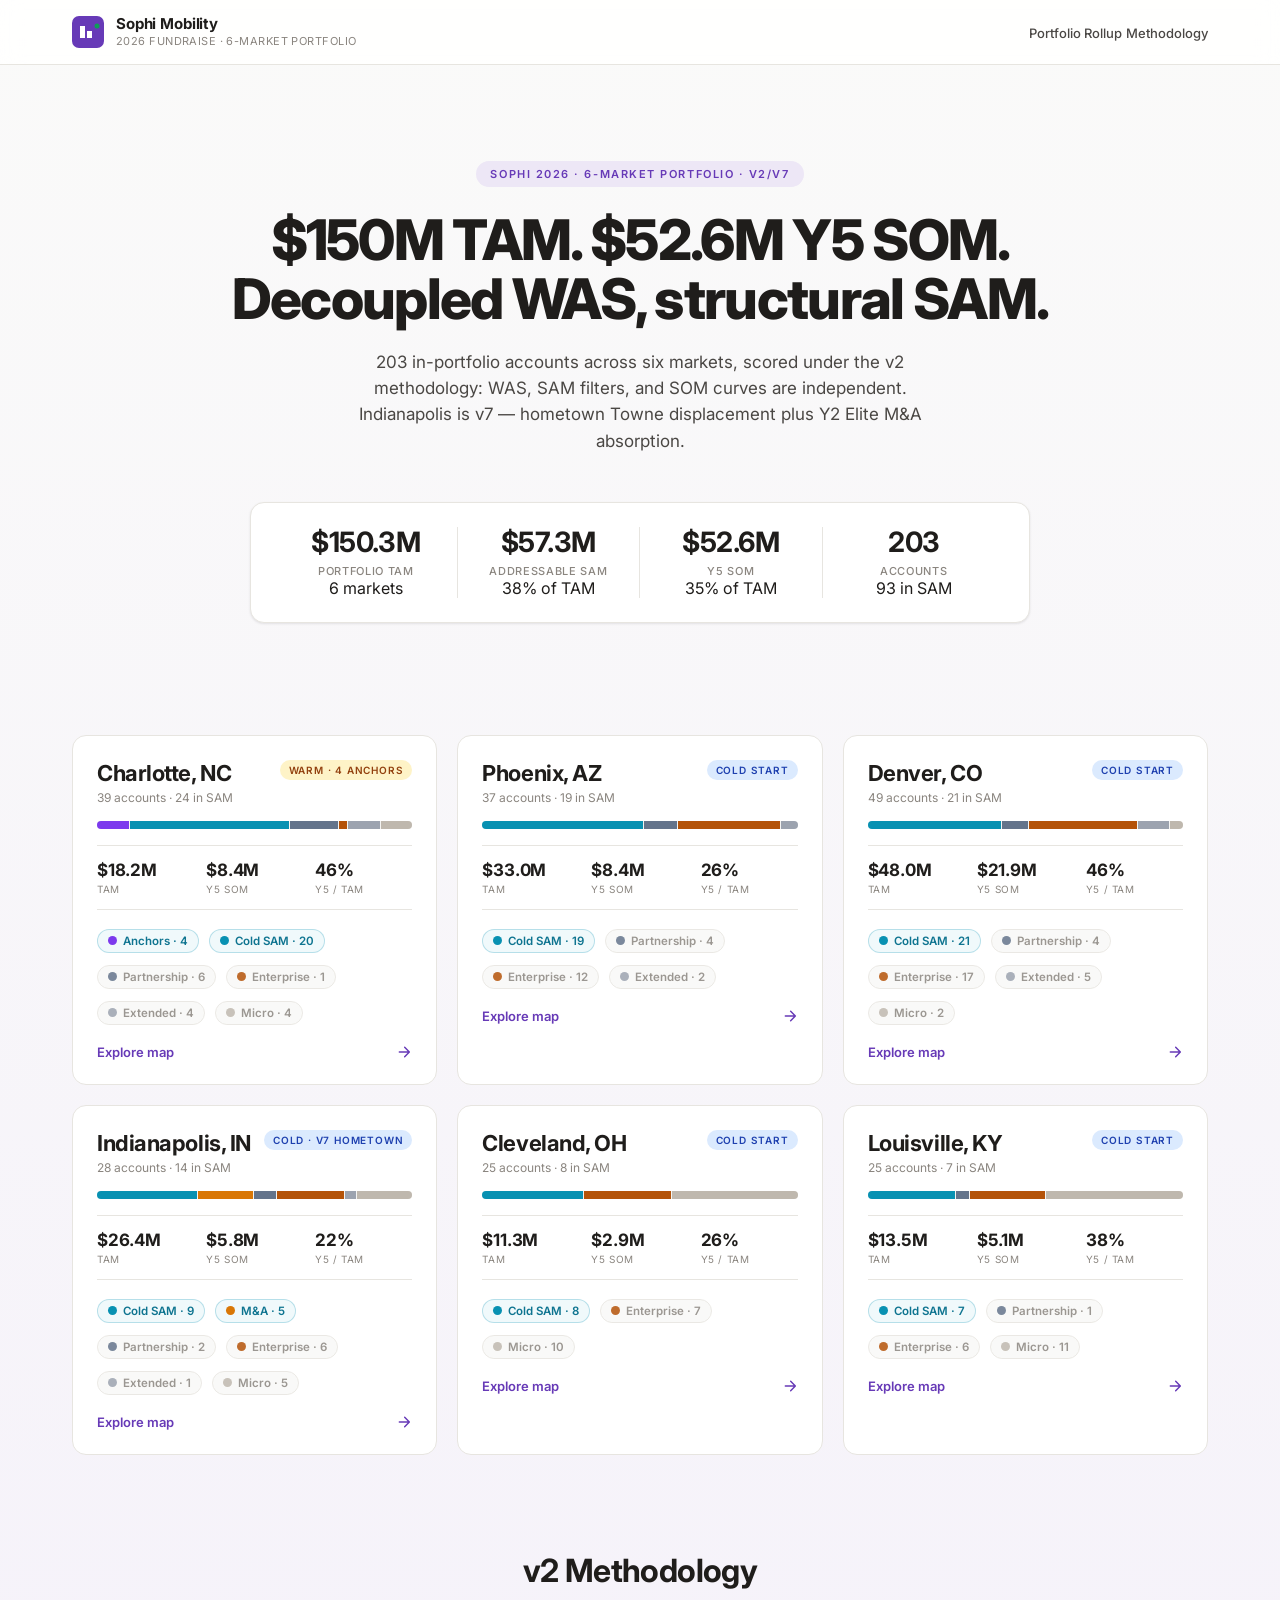
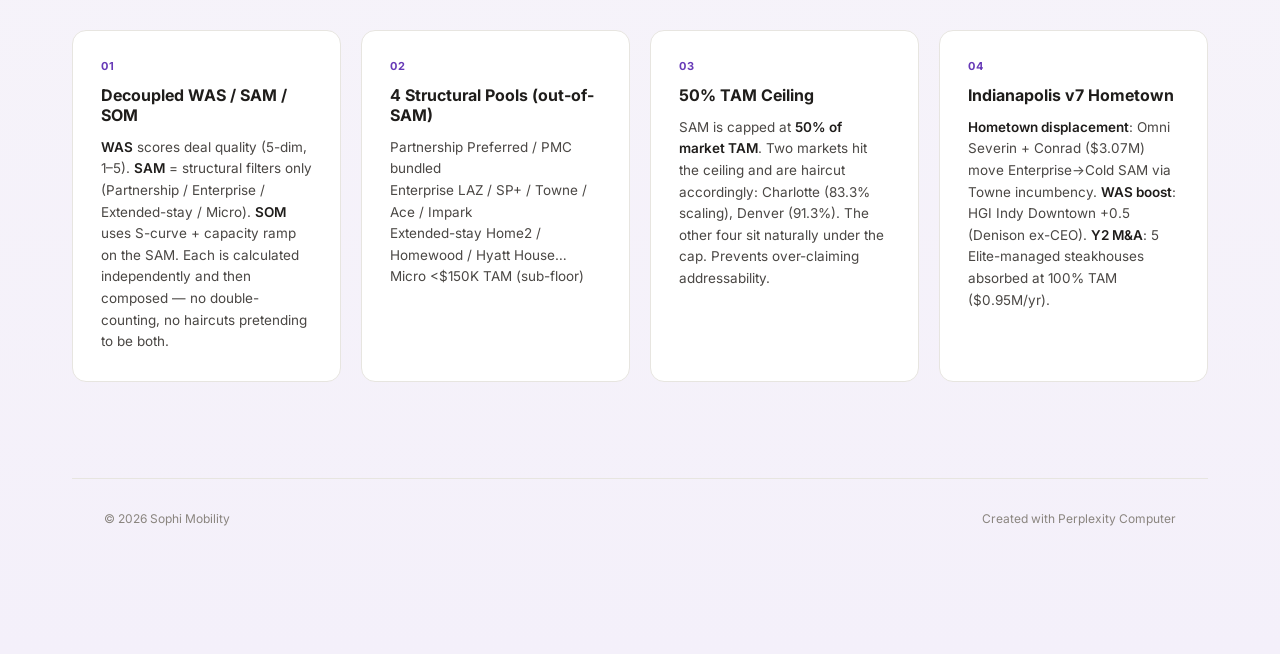
==== commit 203a6a68: "Add portfolio rollup page — Y1-Y5 stacked chart, cumulative, pool mix, comparison table - portfolio." ====
--- a/index.html
+++ b/index.html
@@ -38,6 +38,7 @@
       </div>
     </div>
     <div class="landing-header-right">
+      <a href="./portfolio.html" class="text-link">Portfolio Rollup</a>
       <a href="#methodology" class="text-link">Methodology</a>
     </div>
   </div>
--- a/style.css
+++ b/style.css
@@ -1327,3 +1327,405 @@
   .header-stats { gap: 12px; }
   .hstat-ratio { display: none; }
 }
+
+/* =====================================================================
+   PORTFOLIO ROLLUP PAGE (portfolio.html)
+   ===================================================================== */
+.portfolio-page .hero-title { font-size: 42px; line-height: 1.15; }
+
+.rollup-section {
+  max-width: 1200px;
+  margin: 0 auto 56px;
+  padding: 0 24px;
+}
+.rollup-section-head {
+  margin-bottom: 24px;
+}
+.rollup-section-head .section-title {
+  font-size: 22px;
+  font-weight: 700;
+  color: var(--text);
+  margin: 0 0 4px;
+  letter-spacing: -0.01em;
+}
+.section-sub {
+  font-size: 13px;
+  color: var(--text-3);
+  margin: 0;
+  letter-spacing: 0.01em;
+}
+
+/* ---------- Y1-Y5 Stacked Ramp Chart ---------- */
+.ramp-chart {
+  position: relative;
+  display: grid;
+  grid-template-columns: 64px 1fr;
+  gap: 0;
+  background: var(--surface);
+  border: 1px solid var(--border);
+  border-radius: 12px;
+  padding: 32px 32px 24px;
+  height: 380px;
+  margin-bottom: 16px;
+}
+.ramp-axis {
+  display: flex;
+  flex-direction: column;
+  justify-content: space-between;
+  height: 100%;
+  padding-right: 12px;
+  border-right: 1px solid var(--border);
+}
+.ramp-tick {
+  font-size: 11px;
+  color: var(--text-3);
+  font-variant-numeric: tabular-nums;
+  text-align: right;
+  letter-spacing: 0.02em;
+  line-height: 1;
+}
+.ramp-cols {
+  display: grid;
+  grid-template-columns: repeat(5, 1fr);
+  gap: 16px;
+  padding-left: 16px;
+  position: relative;
+}
+.ramp-col {
+  display: flex;
+  flex-direction: column;
+  align-items: center;
+  height: 100%;
+  position: relative;
+}
+.ramp-col-total {
+  font-size: 13px;
+  font-weight: 700;
+  color: var(--text);
+  font-variant-numeric: tabular-nums;
+  margin-bottom: 8px;
+  letter-spacing: -0.01em;
+}
+.ramp-bar-wrap {
+  flex: 1;
+  width: 100%;
+  display: flex;
+  align-items: flex-end;
+  justify-content: center;
+  position: relative;
+}
+.ramp-bar {
+  width: 72%;
+  max-width: 80px;
+  display: flex;
+  flex-direction: column-reverse; /* segments stack from bottom */
+  border-radius: 6px 6px 0 0;
+  overflow: hidden;
+  box-shadow: 0 1px 3px rgba(0,0,0,0.06);
+  transition: transform 200ms ease;
+}
+.ramp-col:hover .ramp-bar { transform: translateY(-3px); }
+.ramp-seg {
+  width: 100%;
+  transition: opacity 150ms ease;
+  border-bottom: 1px solid rgba(255,255,255,0.4);
+}
+.ramp-seg:last-child { border-bottom: none; }
+.ramp-seg:hover { opacity: 0.85; }
+.ramp-col-lbl {
+  font-size: 12px;
+  font-weight: 600;
+  color: var(--text-2);
+  margin-top: 10px;
+  letter-spacing: 0.04em;
+}
+
+.ramp-legend {
+  display: flex;
+  flex-wrap: wrap;
+  gap: 10px;
+  justify-content: center;
+  margin-top: 8px;
+}
+.ramp-legend-item {
+  display: inline-flex;
+  align-items: center;
+  gap: 8px;
+  background: var(--surface);
+  border: 1px solid var(--border);
+  border-radius: 999px;
+  padding: 6px 12px;
+  font-size: 12px;
+}
+.ramp-legend-dot {
+  width: 10px; height: 10px; border-radius: 50%;
+  flex-shrink: 0;
+}
+.ramp-legend-name {
+  color: var(--text-2);
+  font-weight: 500;
+}
+.ramp-legend-val {
+  color: var(--text);
+  font-weight: 700;
+  font-variant-numeric: tabular-nums;
+  letter-spacing: -0.01em;
+}
+
+/* ---------- Two-up: Cumulative + Pool Mix ---------- */
+.rollup-twoup {
+  max-width: 1200px;
+  margin: 0 auto 56px;
+  padding: 0 24px;
+  display: grid;
+  grid-template-columns: 1fr 1fr;
+  gap: 24px;
+}
+.rollup-card {
+  background: var(--surface);
+  border: 1px solid var(--border);
+  border-radius: 12px;
+  padding: 28px;
+}
+.rollup-card .rollup-section-head {
+  margin-bottom: 20px;
+}
+
+/* ---------- Cumulative list (clickable rows) ---------- */
+.cumulative-list {
+  display: flex;
+  flex-direction: column;
+  gap: 16px;
+}
+.cumul-row {
+  display: block;
+  text-decoration: none;
+  color: inherit;
+  border-radius: 8px;
+  padding: 4px 6px;
+  margin: 0 -6px;
+  transition: background 120ms ease;
+}
+.cumul-row:hover { background: var(--surface-2); }
+.cumul-row-head {
+  display: flex;
+  align-items: center;
+  gap: 10px;
+  margin-bottom: 6px;
+}
+.cumul-row-name {
+  font-size: 14px;
+  font-weight: 600;
+  color: var(--text);
+  letter-spacing: -0.005em;
+}
+.cumul-row-state {
+  font-size: 10px;
+  font-weight: 700;
+  letter-spacing: 0.06em;
+  text-transform: uppercase;
+  padding: 2px 7px;
+  border-radius: 999px;
+  background: var(--bg-2);
+  color: var(--text-3);
+}
+.cumul-row-state.warm {
+  background: rgba(124, 58, 237, 0.1);
+  color: #6D28D9;
+}
+.cumul-row-val {
+  margin-left: auto;
+  font-size: 14px;
+  font-weight: 700;
+  color: var(--text);
+  font-variant-numeric: tabular-nums;
+  letter-spacing: -0.01em;
+}
+.cumul-bar-track {
+  height: 8px;
+  background: var(--bg-2);
+  border-radius: 4px;
+  overflow: hidden;
+}
+.cumul-bar-fill {
+  height: 100%;
+  border-radius: 4px;
+  transition: width 600ms cubic-bezier(0.2, 0.8, 0.2, 1);
+}
+.cumul-row-share {
+  font-size: 11px;
+  color: var(--text-3);
+  margin-top: 4px;
+  font-variant-numeric: tabular-nums;
+}
+
+/* ---------- Pool Mix ---------- */
+.pool-mix {
+  display: flex;
+  flex-direction: column;
+  gap: 18px;
+}
+.poolmix-row-head {
+  display: flex;
+  align-items: center;
+  gap: 10px;
+  margin-bottom: 6px;
+}
+.poolmix-row-head .pool-dot {
+  width: 10px; height: 10px; border-radius: 50%;
+}
+.poolmix-row-name {
+  font-size: 14px;
+  font-weight: 600;
+  color: var(--text);
+}
+.poolmix-row-val {
+  margin-left: auto;
+  font-size: 14px;
+  font-weight: 700;
+  color: var(--text);
+  font-variant-numeric: tabular-nums;
+  letter-spacing: -0.01em;
+}
+.poolmix-bar-track {
+  height: 8px;
+  background: var(--bg-2);
+  border-radius: 4px;
+  overflow: hidden;
+}
+.poolmix-bar-fill {
+  height: 100%;
+  border-radius: 4px;
+  transition: width 600ms cubic-bezier(0.2, 0.8, 0.2, 1);
+}
+.poolmix-row-share {
+  font-size: 11px;
+  color: var(--text-3);
+  margin-top: 4px;
+  font-variant-numeric: tabular-nums;
+}
+
+/* ---------- Rollup Table ---------- */
+.rollup-table-wrap {
+  background: var(--surface);
+  border: 1px solid var(--border);
+  border-radius: 12px;
+  overflow: hidden;
+}
+.rollup-table {
+  width: 100%;
+  border-collapse: collapse;
+  font-variant-numeric: tabular-nums;
+}
+.rollup-table thead th {
+  background: var(--bg-2);
+  font-size: 11px;
+  font-weight: 700;
+  letter-spacing: 0.06em;
+  text-transform: uppercase;
+  color: var(--text-3);
+  padding: 12px 14px;
+  text-align: center;
+  border-bottom: 1px solid var(--border);
+}
+.rollup-table .t-left { text-align: left; }
+.rollup-table .t-right { text-align: right; }
+.rollup-table tbody td {
+  padding: 14px;
+  font-size: 14px;
+  color: var(--text-2);
+  border-bottom: 1px solid var(--border);
+  text-align: center;
+}
+.rollup-table tbody tr {
+  cursor: pointer;
+  transition: background 120ms ease;
+}
+.rollup-table tbody tr:hover { background: var(--surface-2); }
+.rollup-table tbody td:first-child a {
+  color: var(--text);
+  font-weight: 600;
+  text-decoration: none;
+}
+.rollup-table tbody td:first-child a:hover { color: #6D28D9; }
+.rollup-table tbody td.strong {
+  color: var(--text);
+  font-weight: 700;
+}
+.rollup-table .state-pill {
+  display: inline-block;
+  font-size: 10px;
+  font-weight: 700;
+  letter-spacing: 0.06em;
+  text-transform: uppercase;
+  padding: 3px 9px;
+  border-radius: 999px;
+  background: var(--bg-2);
+  color: var(--text-3);
+}
+.rollup-table .state-pill.warm {
+  background: rgba(124, 58, 237, 0.1);
+  color: #6D28D9;
+}
+
+.rollup-table tfoot .totals-row td {
+  background: var(--bg-2);
+  font-weight: 700;
+  color: var(--text);
+  font-size: 14px;
+  text-align: center;
+  border-top: 2px solid var(--border-strong);
+  border-bottom: none;
+  padding: 16px 14px;
+}
+.rollup-table tfoot .totals-row td.t-left { text-align: left; }
+.rollup-table tfoot .totals-row td.t-right { text-align: right; }
+
+/* ---------- Notes ---------- */
+.rollup-notes .notes-list {
+  list-style: none;
+  padding: 0;
+  margin: 0;
+  display: flex;
+  flex-direction: column;
+  gap: 12px;
+}
+.rollup-notes .notes-list li {
+  background: var(--surface);
+  border: 1px solid var(--border);
+  border-left: 3px solid #7C3AED;
+  border-radius: 6px;
+  padding: 14px 18px;
+  font-size: 14px;
+  line-height: 1.55;
+  color: var(--text-2);
+}
+.rollup-notes .notes-list li strong {
+  color: var(--text);
+  font-weight: 700;
+}
+
+/* ---------- Mobile ---------- */
+@media (max-width: 900px) {
+  .portfolio-page .hero-title { font-size: 30px; }
+  .rollup-twoup {
+    grid-template-columns: 1fr;
+  }
+  .ramp-chart {
+    padding: 24px 16px 16px;
+    height: 320px;
+    grid-template-columns: 48px 1fr;
+  }
+  .ramp-cols { gap: 8px; padding-left: 8px; }
+  .ramp-bar { width: 80%; }
+  .ramp-col-total { font-size: 11px; }
+  .rollup-table-wrap {
+    overflow-x: auto;
+  }
+  .rollup-table {
+    min-width: 720px;
+  }
+  .rollup-card {
+    padding: 20px;
+  }
+}
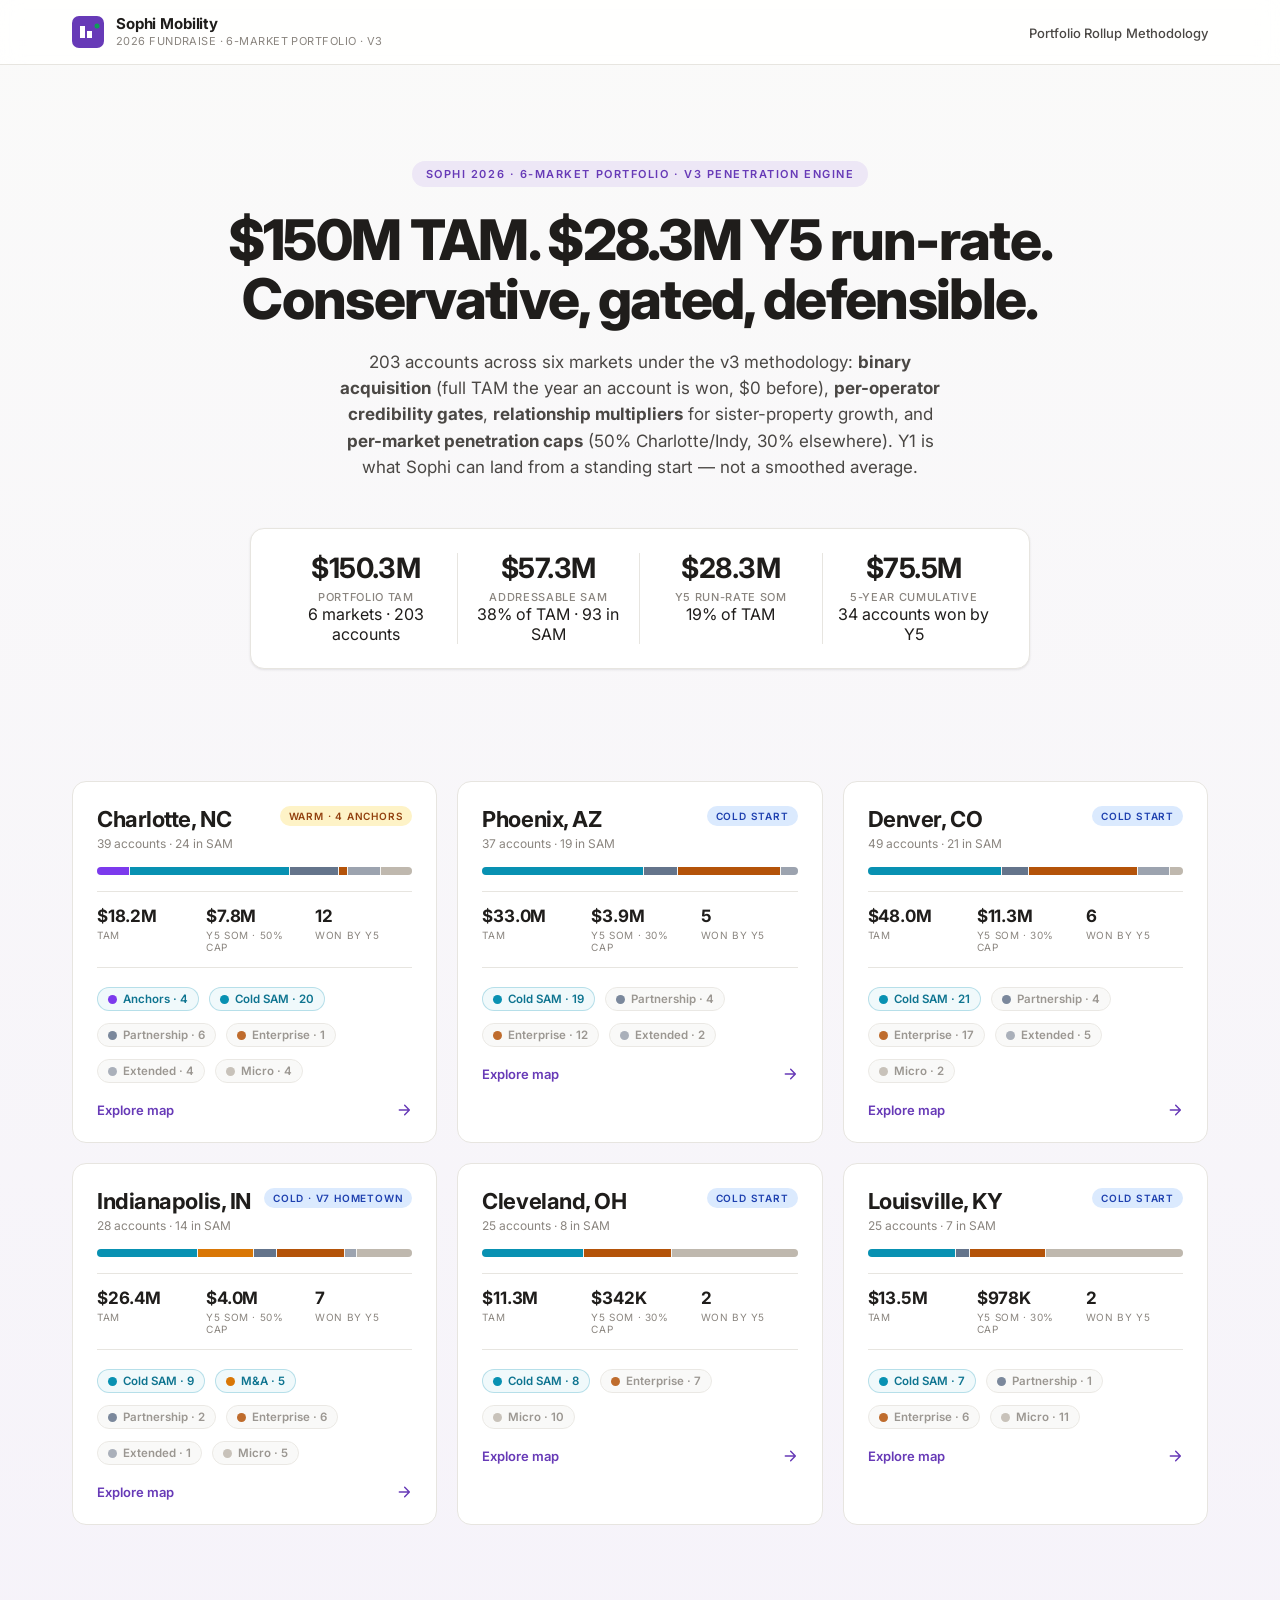
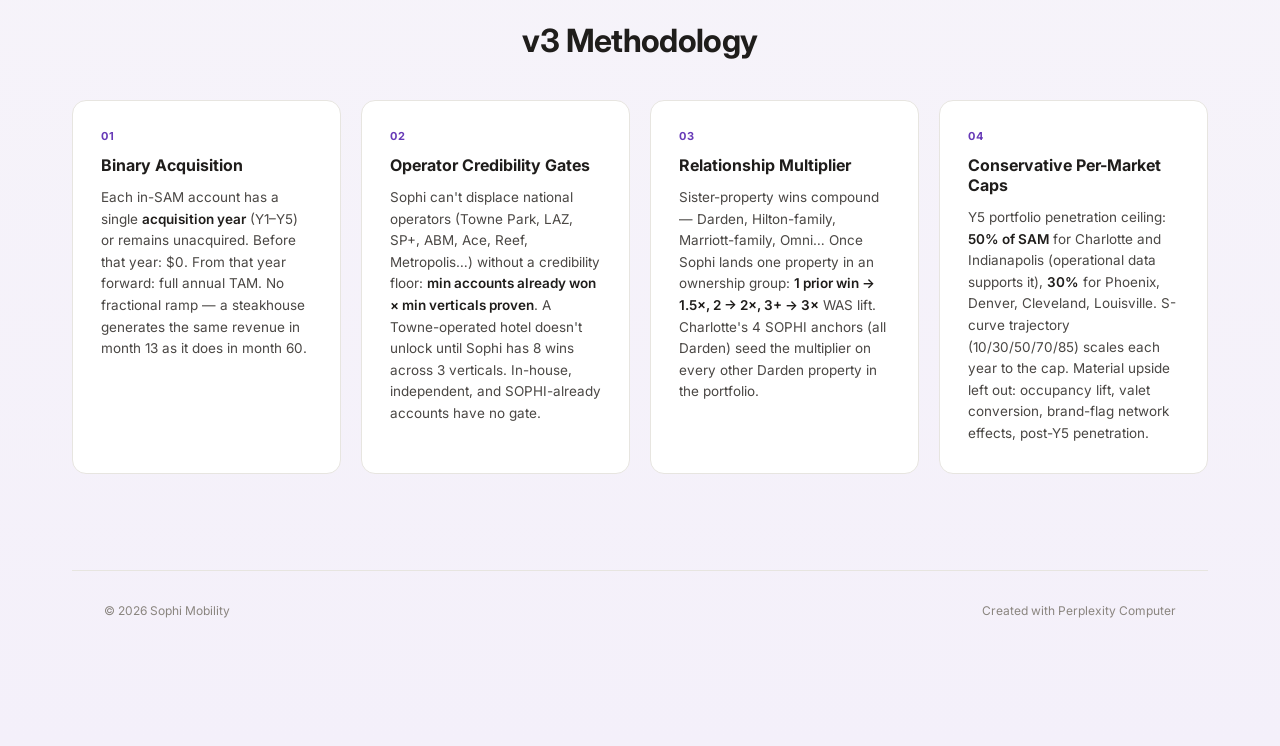
==== commit 752c72f8: "v3 penetration engine: binary acquisition, operator gates, per-market caps - Binary per-account acqu" ====
--- a/index.html
+++ b/index.html
@@ -16,7 +16,7 @@
 
 <meta charset="UTF-8">
 <meta name="viewport" content="width=device-width, initial-scale=1.0">
-<title>Sophi Mobility — 6-Market Portfolio (v2/v7)</title>
+<title>Sophi Mobility — 6-Market Portfolio (v3)</title>
 <link rel="preconnect" href="https://fonts.googleapis.com">
 <link rel="preconnect" href="https://fonts.gstatic.com" crossorigin>
 <link href="https://fonts.googleapis.com/css2?family=Inter:wght@400;500;600;700;800&display=swap" rel="stylesheet">
@@ -34,7 +34,7 @@
       </svg>
       <div>
         <div class="logo-title">Sophi Mobility</div>
-        <div class="logo-sub">2026 Fundraise · 6-Market Portfolio</div>
+        <div class="logo-sub">2026 Fundraise · 6-Market Portfolio · v3</div>
       </div>
     </div>
     <div class="landing-header-right">
@@ -47,12 +47,14 @@
 <main class="landing-main">
 
   <section class="hero">
-    <div class="hero-eyebrow">SOPHI 2026 · 6-MARKET PORTFOLIO · v2/v7</div>
-    <h1 class="hero-title">$150M TAM. $52.6M Y5 SOM.<br>Decoupled WAS, structural SAM.</h1>
+    <div class="hero-eyebrow">SOPHI 2026 · 6-MARKET PORTFOLIO · v3 PENETRATION ENGINE</div>
+    <h1 class="hero-title">$150M TAM. $28.3M Y5 run-rate.<br>Conservative, gated, defensible.</h1>
     <p class="hero-lede">
-      203 in-portfolio accounts across six markets, scored under the v2 methodology:
-      WAS, SAM filters, and SOM curves are independent. Indianapolis is v7 — hometown
-      Towne displacement plus Y2 Elite M&amp;A absorption.
+      203 accounts across six markets under the v3 methodology: <strong>binary acquisition</strong>
+      (full TAM the year an account is won, $0 before), <strong>per-operator credibility gates</strong>,
+      <strong>relationship multipliers</strong> for sister-property growth, and <strong>per-market
+      penetration caps</strong> (50% Charlotte/Indy, 30% elsewhere). Y1 is what Sophi can land
+      from a standing start — not a smoothed average.
     </p>
 
     <div class="hero-stats" id="hero-stats">
@@ -65,45 +67,48 @@
   </section>
 
   <section id="methodology" class="methodology">
-    <h2 class="section-title">v2 Methodology</h2>
+    <h2 class="section-title">v3 Methodology</h2>
     <div class="method-grid">
       <div class="method-card">
         <div class="method-num">01</div>
-        <h3>Decoupled WAS / SAM / SOM</h3>
+        <h3>Binary Acquisition</h3>
         <p>
-          <strong>WAS</strong> scores deal quality (5-dim, 1–5). <strong>SAM</strong> = structural
-          filters only (Partnership / Enterprise / Extended-stay / Micro). <strong>SOM</strong>
-          uses S-curve + capacity ramp on the SAM. Each is calculated independently and then
-          composed — no double-counting, no haircuts pretending to be both.
+          Each in-SAM account has a single <strong>acquisition year</strong> (Y1–Y5) or
+          remains unacquired. Before that year: $0. From that year forward: full annual TAM.
+          No fractional ramp — a steakhouse generates the same revenue in month 13 as it
+          does in month 60.
         </p>
       </div>
       <div class="method-card">
         <div class="method-num">02</div>
-        <h3>4 Structural Pools (out-of-SAM)</h3>
+        <h3>Operator Credibility Gates</h3>
         <p>
-          <span class="pool-inline partnership">Partnership</span> Preferred / PMC bundled<br>
-          <span class="pool-inline enterprise">Enterprise</span> LAZ / SP+ / Towne / Ace / Impark<br>
-          <span class="pool-inline extended">Extended-stay</span> Home2 / Homewood / Hyatt House…<br>
-          <span class="pool-inline micro">Micro</span> &lt;$150K TAM (sub-floor)
+          Sophi can't displace national operators (Towne Park, LAZ, SP+, ABM, Ace, Reef,
+          Metropolis…) without a credibility floor: <strong>min accounts already won × min
+          verticals proven</strong>. A Towne-operated hotel doesn't unlock until Sophi has
+          8 wins across 3 verticals. In-house, independent, and SOPHI-already accounts have
+          no gate.
         </p>
       </div>
       <div class="method-card">
         <div class="method-num">03</div>
-        <h3>50% TAM Ceiling</h3>
+        <h3>Relationship Multiplier</h3>
         <p>
-          SAM is capped at <strong>50% of market TAM</strong>. Two markets hit the ceiling and
-          are haircut accordingly: Charlotte (83.3% scaling), Denver (91.3%). The other four
-          sit naturally under the cap. Prevents over-claiming addressability.
+          Sister-property wins compound — Darden, Hilton-family, Marriott-family, Omni…
+          Once Sophi lands one property in an ownership group: <strong>1 prior win → 1.5×,
+          2 → 2×, 3+ → 3×</strong> WAS lift. Charlotte's 4 SOPHI anchors (all Darden) seed
+          the multiplier on every other Darden property in the portfolio.
         </p>
       </div>
       <div class="method-card">
         <div class="method-num">04</div>
-        <h3>Indianapolis v7 Hometown</h3>
+        <h3>Conservative Per-Market Caps</h3>
         <p>
-          <strong>Hometown displacement</strong>: Omni Severin + Conrad ($3.07M) move
-          Enterprise→Cold SAM via Towne incumbency. <strong>WAS boost</strong>: HGI Indy
-          Downtown +0.5 (Denison ex-CEO). <strong>Y2 M&amp;A</strong>: 5 Elite-managed
-          steakhouses absorbed at 100% TAM ($0.95M/yr).
+          Y5 portfolio penetration ceiling: <strong>50% of SAM</strong> for Charlotte and
+          Indianapolis (operational data supports it), <strong>30%</strong> for Phoenix,
+          Denver, Cleveland, Louisville. S-curve trajectory (10/30/50/70/85) scales each year
+          to the cap. Material upside left out: occupancy lift, valet conversion, brand-flag
+          network effects, post-Y5 penetration.
         </p>
       </div>
     </div>
--- a/style.css
+++ b/style.css
@@ -1729,3 +1729,169 @@
     padding: 20px;
   }
 }
+
+/* ============================================================
+   v3 — Acquisition Timeline (portfolio rollup)
+   ============================================================ */
+.acq-timeline {
+  background: var(--surface);
+  border: 1px solid var(--border);
+  border-radius: 12px;
+  padding: 28px 28px 20px;
+  margin-bottom: 16px;
+}
+.acq-cols {
+  display: grid;
+  grid-template-columns: repeat(5, 1fr);
+  gap: 16px;
+  height: 240px;
+  align-items: end;
+}
+.acq-col {
+  display: flex;
+  flex-direction: column;
+  align-items: center;
+  height: 100%;
+  position: relative;
+}
+.acq-count {
+  font-size: 22px;
+  font-weight: 700;
+  color: var(--text);
+  font-variant-numeric: tabular-nums;
+  margin-bottom: 8px;
+  letter-spacing: -0.02em;
+}
+.acq-bar-wrap {
+  flex: 1;
+  width: 100%;
+  display: flex;
+  align-items: flex-end;
+  justify-content: center;
+  position: relative;
+}
+.acq-bar {
+  width: 65%;
+  max-width: 72px;
+  display: flex;
+  flex-direction: column-reverse;
+  border-radius: 6px 6px 0 0;
+  overflow: hidden;
+  box-shadow: 0 1px 3px rgba(0,0,0,0.06);
+  transition: transform 200ms ease;
+  min-height: 2px;
+}
+.acq-col:hover .acq-bar { transform: translateY(-3px); }
+.acq-seg {
+  width: 100%;
+  transition: opacity 150ms ease;
+  border-bottom: 1px solid rgba(255,255,255,0.4);
+}
+.acq-seg:last-child { border-bottom: none; }
+.acq-seg:hover { opacity: 0.85; }
+.acq-lbl {
+  font-size: 13px;
+  font-weight: 700;
+  color: var(--text);
+  margin-top: 10px;
+  letter-spacing: 0.04em;
+}
+.acq-sub {
+  font-size: 11px;
+  color: var(--text-3);
+  font-variant-numeric: tabular-nums;
+  margin-top: 2px;
+}
+.acq-foot {
+  display: flex;
+  flex-wrap: wrap;
+  gap: 24px;
+  justify-content: center;
+  margin-top: 20px;
+  padding-top: 16px;
+  border-top: 1px solid var(--border);
+}
+.acq-foot-item {
+  font-size: 13px;
+  color: var(--text-2);
+  letter-spacing: 0.01em;
+}
+.acq-foot-item strong {
+  color: var(--text);
+  font-variant-numeric: tabular-nums;
+}
+.acq-foot-item.muted { color: var(--text-3); }
+
+@media (max-width: 720px) {
+  .acq-cols { gap: 8px; height: 180px; }
+  .acq-bar { width: 80%; }
+  .acq-count { font-size: 16px; }
+  .acq-foot { gap: 12px; flex-direction: column; align-items: center; }
+}
+
+/* ============================================================
+   v3 — Modal lifecycle block
+   ============================================================ */
+.v3-acq-block {
+  display: flex;
+  flex-direction: column;
+  gap: 8px;
+  padding: 14px 16px;
+  background: linear-gradient(135deg, rgba(124,58,237,0.06), rgba(8,145,178,0.04));
+  border: 1px solid rgba(124,58,237,0.18);
+  border-radius: 10px;
+  margin-bottom: 12px;
+}
+.v3-acq-head {
+  display: flex;
+  align-items: center;
+  gap: 10px;
+  flex-wrap: wrap;
+}
+.v3-acq-year {
+  font-size: 16px;
+  font-weight: 700;
+  color: var(--text);
+  letter-spacing: -0.01em;
+}
+.v3-acq-year.never {
+  color: var(--text-3);
+  font-style: italic;
+  font-weight: 600;
+}
+.v3-acq-pill {
+  display: inline-flex;
+  align-items: center;
+  font-size: 11px;
+  font-weight: 600;
+  padding: 3px 9px;
+  border-radius: 999px;
+  background: rgba(124,58,237,0.12);
+  color: #5b21b6;
+  letter-spacing: 0.04em;
+  text-transform: uppercase;
+}
+.v3-acq-pill.gated {
+  background: rgba(220,38,38,0.10);
+  color: #b91c1c;
+}
+.v3-acq-pill.anchor {
+  background: rgba(8,145,178,0.12);
+  color: #0e7490;
+}
+.v3-acq-pill.deferred {
+  background: rgba(245,158,11,0.12);
+  color: #b45309;
+}
+.v3-acq-detail {
+  font-size: 12px;
+  color: var(--text-2);
+  line-height: 1.5;
+}
+.v3-acq-detail strong { color: var(--text); }
+.trajectory-col.acquired .trajectory-bar { background: var(--accent, #7C3AED); }
+.trajectory-col.pre-acq .trajectory-bar {
+  background: repeating-linear-gradient(45deg,
+    rgba(148,163,184,0.25), rgba(148,163,184,0.25) 4px,
+    rgba(148,163,184,0.10) 4px, rgba(148,163,184,0.10) 8px);
+}
